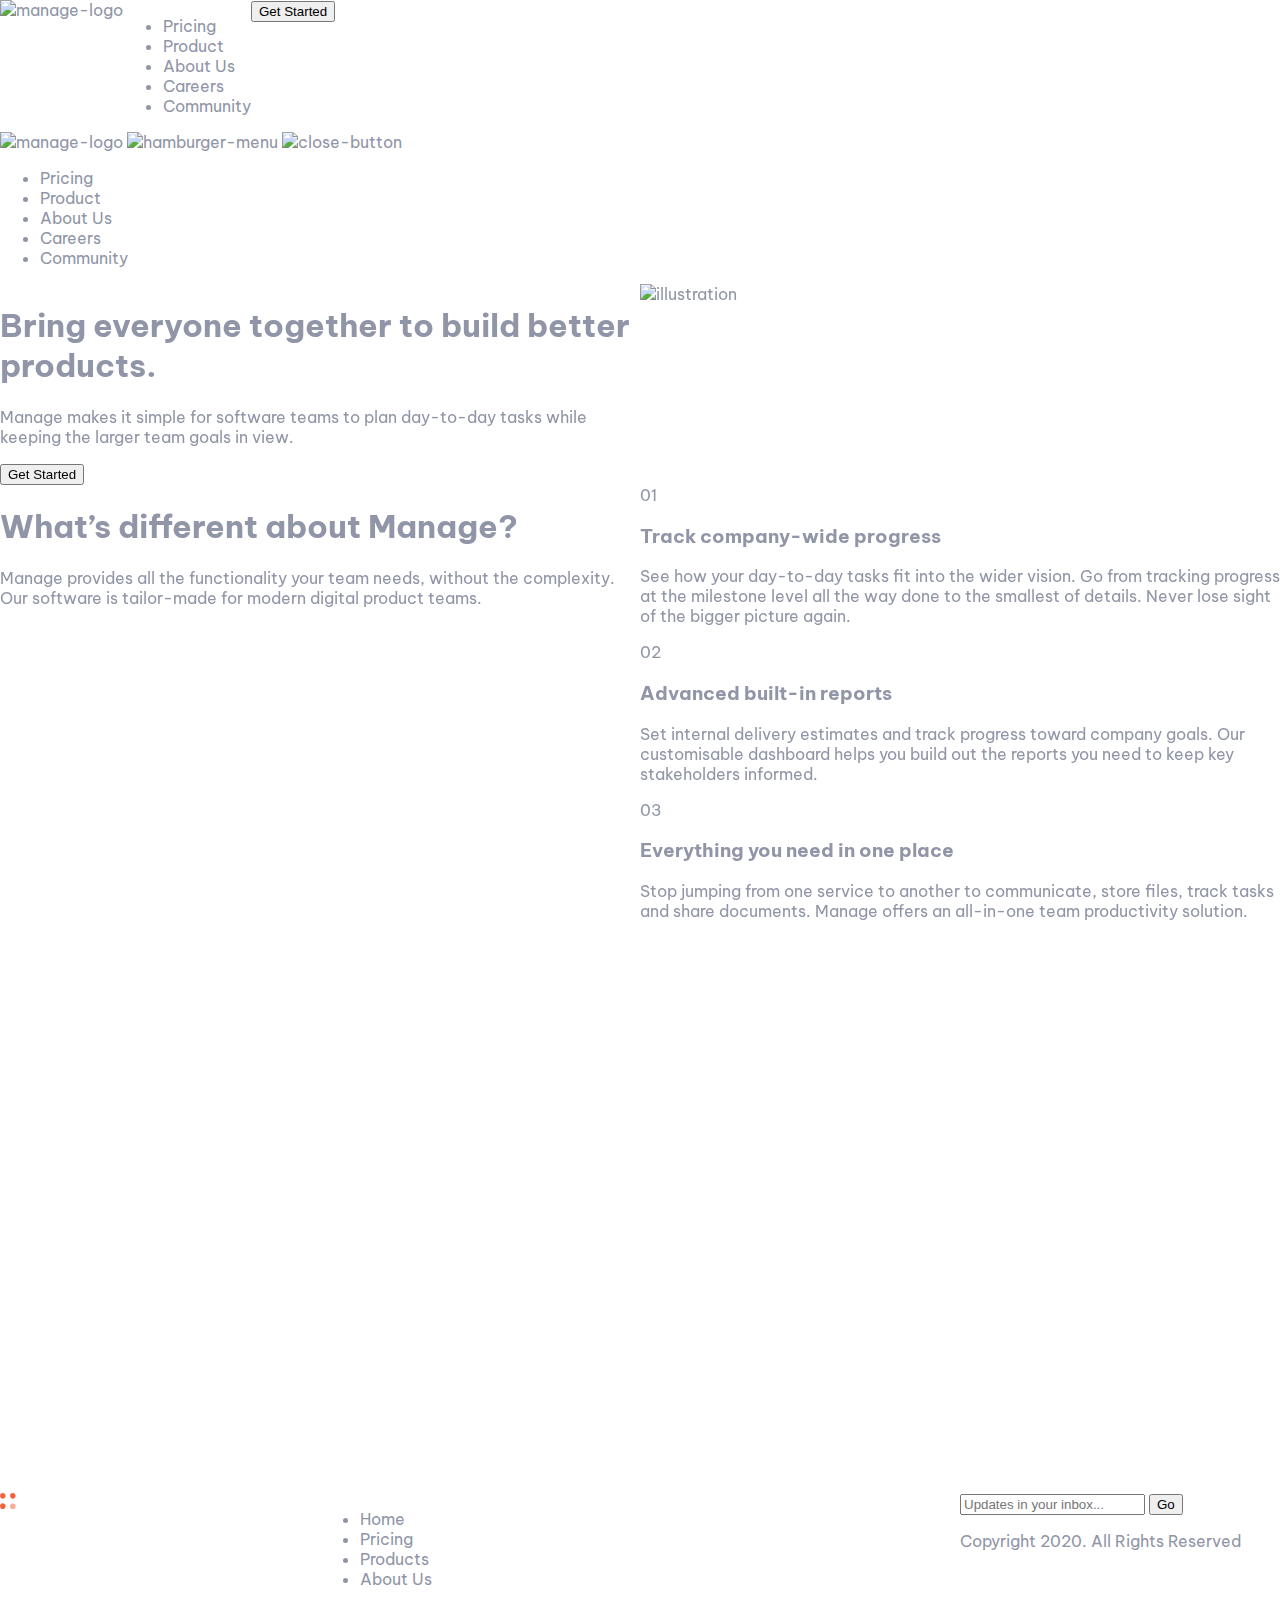
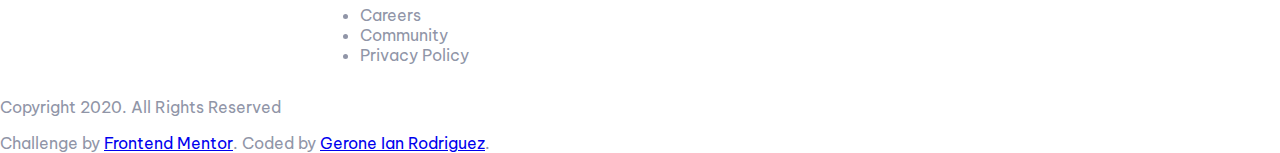
==== index.html @ ffa2cbb4 "change portolio url" ====
<!DOCTYPE html>
<html lang="en">
<head>
  <meta charset="UTF-8">
  <meta name="viewport" content="width=device-width, initial-scale=1.0"> <!-- displays site properly based on user's device -->
  <link href="https://fonts.googleapis.com/css2?family=Be+Vietnam:wght@400;500;700&display=swap" rel="stylesheet">
  <link rel="icon" type="image/png" sizes="32x32" href="./images/favicon-32x32.png">
  <link rel="stylesheet" href="./stylesheets/main.css">
  <link rel="stylesheet" href="./stylesheets/header.css">
  <link rel="stylesheet" href="./stylesheets/banner.css">
  <link rel="stylesheet" href="./stylesheets/whyus.css">
  <link rel="stylesheet" href="https://unpkg.com/aos@next/dist/aos.css" />
  <link rel="stylesheet" href="./OwlCarousel/dist/assets/owl.carousel.min.css">
  <link rel="stylesheet" href="./OwlCarousel/dist/assets/owl.theme.green.min.css">
  <link rel="stylesheet" href="./stylesheets/slider.css">
  <link rel="stylesheet" href="./stylesheets/simplify.css">
  <link rel="stylesheet" href="./stylesheets/footer.css">
  
  <title>Manage</title>

</head>
<body>
  <div class="main-container">

    <!-- HEADER -->
    <div class="header">
      <div class="row content-row">
        <div id="header-left">
          <img src="./images/logo.svg" alt="manage-logo">
        </div>

        <div id="header-center">
          <ul>
            <li>Pricing</li>
            <li>Product</li>
            <li>About Us</li>
            <li>Careers</li>
            <li>Community</li>
          </ul>
        </div>

        <div id="header-right">
          <button class="button">Get Started</button>
        </div>
      </div>
    </div>
  

    <!-- HEADER MOBILE -->
    <div class="header-mobile">
      <div class="header-wrapper">
        <img src="./images/logo.svg" alt="manage-logo">
        <a onclick="toggle()"><img id="hamburger" src="./images/icon-hamburger.svg" alt="hamburger-menu"></a>
        <a onclick="toggle()"><img id="close" src="./images/icon-close.svg" alt="close-button"></a>
      </div>
      <div id="header-menu">
        <div id="header-content">
          <ul>
            <li>Pricing</li>
            <li>Product</li>
            <li>About Us</li>
            <li>Careers</li>
            <li>Community</li>
          </ul>
        </div>
      </div>

      </div>
    
  

  <!-- BANNER -->
  <div class="banner">
    <div class="row content-row">    
        <div class="col-6 banner1">
          <div class="banner-left" data-aos="fade-right">
            <h1>Bring everyone together to build better products.</h1>
            <p>Manage makes it simple for software teams to plan day-to-day tasks while keeping the larger team goals in view.</p>
            <button class="button">Get Started</button>
          </div>
        </div>

        <div class="col-6 banner2" data-aos="fade-left">
          <div class="banner-right">
            <img  class="img-fluid" src="./images/illustration-intro.svg" alt="illustration">
          </div>
      </div>
    </div>
  </div>
  <!-- WHYUS -->
  <div class="whyus">
    <div class="row content-row">
      <div class="col-6">
        <div class="whyus-left" data-aos="fade-right">
          <h1>What’s different about Manage?</h1>
          <div class="whyus-p-container">
            <p>Manage provides all the functionality your team needs, without 
              the complexity. Our software is tailor-made for modern digital 
              product teams. </p>
          </div>
        </div>
      </div>
      <div class="col-6">
        <div class="whyus-right" data-aos="fade-left">
          <div class="whyus-right-content-wrapper">
            <div class="whyus-title-wrapper">
              <span class="number">01</span> <h3>Track company-wide progress</h3>
            </div>
            
            <p>See how your day-to-day tasks fit into the wider vision. Go from 
                tracking progress at the milestone level all the way done to the 
                smallest of details. Never lose sight of the bigger picture again.</p>
          </div>

          <div class="whyus-right-content-wrapper">
            <div class="whyus-title-wrapper">
              <span class="number">02</span> <h3>Advanced built-in reports</h3>
            </div>
            <p>Set internal delivery estimates and track progress toward company 
              goals. Our customisable dashboard helps you build out the reports 
              you need to keep key stakeholders informed.</p>
          </div>

          <div class="whyus-right-content-wrapper">
            <div class="whyus-title-wrapper">
              <span class="number">03</span> <h3>Everything you need in one place</h3>
            </div>
            <p>Stop jumping from one service to another to communicate, store files, 
              track tasks and share documents. Manage offers an all-in-one team 
              productivity solution.</p>
          </div>

          

            
        </div>
      </div>
    </div>
  </div>


  <!-- TESTIMONIALS -->
<section class="testimonials" data-aos="zoom-in">
	<div class="container">

      <div class="row content-row">
        <div class="col-12 what">
          <h1 id="test-h1">What they've said</h1>
        </div>
        <div class="col-12">
          <div id="customers-testimonials" class="owl-carousel">

            <!--TESTIMONIAL 1 -->
            <div class="item">
              <div class="shadow-effect">
                <img src="./images/avatar-anisha.png" alt="avatar-anisha">
                <div class="testimonial-name">Anisha Li</div>
                <p>“Manage has supercharged our team’s workflow. The ability to maintain 
                  visibility on larger milestones at all times keeps everyone motivated.”</p>
              </div>
              
            </div>
            <!--END OF TESTIMONIAL 1 -->
            <!--TESTIMONIAL 2 -->
            <div class="item">
              <div class="shadow-effect">
                <img src="./images/avatar-ali.png" alt="avatar-ali">
                <div class="testimonial-name">Ali Bravo</div>

                <p>“We have been able to cancel so many other subscriptions since using 
                  Manage. There is no more cross-channel confusion and everyone is much 
                  more focused.”</p>
              </div>
                          </div>
            <!--END OF TESTIMONIAL 2 -->
            <!--TESTIMONIAL 3 -->
            <div class="item">
              <div class="shadow-effect">
                <img src="./images/avatar-richard.png" alt="avatar-richard">
                <div class="testimonial-name">Richard Watts</div>
                <p>“Manage allows us to provide structure and process. It keeps us organized 
                  and focused. I can’t stop recommending them to everyone I talk to!”</p>
              </div>
              
            </div>
            <!--END OF TESTIMONIAL 3 -->
            <!--TESTIMONIAL 4 -->
            <div class="item">
              <div class="shadow-effect">
                <img src="./images/avatar-shanai.png" alt="">
                <div class="testimonial-name">Shanai Gough</div>
                <p>“Their software allows us to track, manage and collaborate on our projects 
                  from anywhere. It keeps the whole team in-sync without being intrusive.”</p>
              </div>
              
            </div>
            <!--END OF TESTIMONIAL 4 -->
          </div>
          <button class="button what-btn">Get Started</button>
        </div>
      </div>
      </div>
    </section>
    <!-- END OF TESTIMONIALS -->


    <!-- Simplify -->
  
    <div class="simplify">
      <div class="row content-row">
        <div class="col-6">
          <div class="simplify-left" data-aos="zoom-in">
            <h1>Simplify how your team works today.</h1>
          </div>
        </div>

        <div class="col-6">
          <div class="simplify-right" data-aos="zoom-in">
            <button class="button-inverse simp-btn">Get Started</button>
          </div>
        </div>
      </div>
    </div>

    <!-- footer -->
    <div class="footer">
      <div class="row content-row">
        <div class="col-3 footer1">
          <div class="col-12 footer-logo1">
            <div class="footer-logo-wrapper">
            	<svg xmlns="http://www.w3.org/2000/svg" width="146" height="24"><g fill="none" fill-rule="evenodd"><path fill="#fff" fill-rule="nonzero" d="M40.014 16.809V8.553c0-1.577.366-2.82 1.098-3.73.733-.91 1.65-1.365 2.75-1.365 2.158 0 3.237 1.577 3.237 4.731v8.62h3.782v-9.58c0-2.415-.5-4.22-1.503-5.417C48.376.615 46.945.017 45.084.017c-1.222 0-2.34.234-3.352.703a6.833 6.833 0 00-2.56 2.043h-.066C38.126.932 36.486.017 34.184.017c-.969 0-1.902.217-2.799.653a6.976 6.976 0 00-2.353 1.878h-.05V.265H25.2v16.527h3.782V8.553c0-1.577.372-2.82 1.115-3.73.743-.91 1.693-1.365 2.849-1.365 2.19 0 3.286 1.577 3.286 4.731v8.62h3.782zm21.101.248c2.246 0 3.997-.827 5.252-2.482h.05v2.217h3.616V.265h-3.782V2.25h-.066C64.93.761 63.23.017 61.082.017a7.76 7.76 0 00-5.681 2.415c-.705.75-1.26 1.66-1.668 2.73a9.589 9.589 0 00-.611 3.44c0 1.258.203 2.416.61 3.475.408 1.059.964 1.952 1.669 2.68a7.348 7.348 0 002.535 1.696 8.325 8.325 0 003.18.604zm.595-3.441c-1.399 0-2.538-.466-3.419-1.398-.88-.932-1.321-2.132-1.321-3.599 0-1.555.454-2.804 1.362-3.747.909-.943 2.04-1.414 3.394-1.414 1.343 0 2.458.493 3.345 1.48.886.988 1.33 2.215 1.33 3.681 0 1.467-.455 2.667-1.363 3.599-.909.932-2.018 1.398-3.328 1.398zm27.112 3.193V7.064c0-2.393-.536-4.166-1.61-5.319C86.14.593 84.655.017 82.762.017a7.373 7.373 0 00-3.056.645 6.958 6.958 0 00-2.477 1.87h-.05V.264h-3.782v16.527h3.782V8.487c0-1.588.388-2.823 1.164-3.706.777-.882 1.814-1.323 3.113-1.323.595 0 1.104.077 1.528.231.424.155.796.406 1.115.753.32.348.556.819.71 1.415.154.595.231 1.323.231 2.183v8.769h3.782zm10.218.248c2.246 0 3.996-.827 5.252-2.482h.05v2.217h3.616V.265h-3.782V2.25h-.066C102.855.761 101.154.017 99.007.017a7.76 7.76 0 00-5.682 2.415c-.704.75-1.26 1.66-1.668 2.73a9.589 9.589 0 00-.61 3.44c0 1.258.203 2.416.61 3.475.408 1.059.964 1.952 1.668 2.68a7.348 7.348 0 002.536 1.696 8.325 8.325 0 003.179.604zm.594-3.441c-1.398 0-2.538-.466-3.418-1.398-.881-.932-1.322-2.132-1.322-3.599 0-1.555.455-2.804 1.363-3.747.908-.943 2.04-1.414 3.394-1.414 1.343 0 2.458.493 3.344 1.48.886.988 1.33 2.215 1.33 3.681 0 1.467-.455 2.667-1.363 3.599-.908.932-2.018 1.398-3.328 1.398zm19.07 10.125c1.2 0 2.274-.14 3.22-.422.947-.281 1.743-.673 2.387-1.175a6.385 6.385 0 001.602-1.844 8.14 8.14 0 00.916-2.383c.188-.86.281-1.803.281-2.829V.265h-3.782v1.737h-.066a7.059 7.059 0 00-2.353-1.49A7.62 7.62 0 00118.142 0c-1.508 0-2.862.358-4.062 1.075-1.2.717-2.134 1.713-2.8 2.987-.666 1.273-.999 2.705-.999 4.293 0 1.61.35 3.038 1.049 4.285.699 1.246 1.66 2.203 2.882 2.87 1.222.667 2.598 1.001 4.129 1.001 2.047 0 3.716-.673 5.004-2.018h.066v1.753c0 1.17-.43 2.14-1.288 2.912-.86.772-2.07 1.158-3.634 1.158-1.068 0-2.006-.132-2.816-.397-.809-.265-1.742-.678-2.799-1.24l-.892 3.341c.925.552 1.966.976 3.122 1.274 1.156.298 2.356.447 3.6.447zm.132-10.72c-1.365 0-2.491-.434-3.377-1.3-.887-.865-1.33-2.026-1.33-3.482 0-1.4.435-2.542 1.305-3.425.87-.882 2.004-1.323 3.402-1.323 1.332 0 2.442.435 3.328 1.307.886.871 1.33 2.002 1.33 3.391 0 1.401-.433 2.556-1.297 3.466-.864.91-1.985 1.365-3.361 1.365zm19.086 4.036c1.542 0 2.899-.281 4.071-.844 1.173-.562 2.133-1.323 2.882-2.283l-2.642-2.266c-1.035 1.301-2.406 1.952-4.113 1.952-1.21 0-2.237-.337-3.08-1.01-.842-.672-1.384-1.593-1.627-2.762h12.024c.066-.397.099-.9.099-1.506 0-1.599-.325-3.027-.975-4.285a7.198 7.198 0 00-2.807-2.961c-1.222-.717-2.632-1.075-4.228-1.075a8.191 8.191 0 00-3.188.62c-.99.414-1.844.99-2.56 1.729-.715.739-1.277 1.638-1.684 2.696-.407 1.06-.611 2.212-.611 3.458 0 1.688.369 3.185 1.106 4.492.738 1.307 1.746 2.308 3.023 3.003 1.277.695 2.714 1.042 4.31 1.042zm3.815-10.274h-8.257c.264-1.059.776-1.878 1.535-2.457.76-.579 1.663-.868 2.709-.868 1.057 0 1.93.298 2.618.893.688.596 1.153 1.406 1.395 2.432z"/><g fill="#F3603C"><path d="M2.786 10.286c1.538 0 2.785 1.279 2.785 2.857C5.571 14.72 4.324 16 2.786 16 1.247 16 0 14.72 0 13.143c0-1.578 1.247-2.857 2.786-2.857zM2.786 0C4.324 0 5.57 1.28 5.57 2.857c0 1.578-1.247 2.857-2.785 2.857C1.247 5.714 0 4.435 0 2.857 0 1.28 1.247 0 2.786 0zm10.028 0C14.353 0 15.6 1.28 15.6 2.857c0 1.578-1.247 2.857-2.786 2.857-1.538 0-2.785-1.279-2.785-2.857C10.029 1.28 11.276 0 12.814 0z"/><ellipse cx="12.814" cy="13.257" opacity=".5" rx="2.786" ry="2.857"/></g></g></svg>
            </div>
            </div>
          <div class="col-12 footer-logo2">
            <div class="footer-icons-wrapper">
              <svg xmlns="http://www.w3.org/2000/svg" width="20" height="20"><path fill="#FFF" d="M18.896 0H1.104C.494 0 0 .494 0 1.104v17.793C0 19.506.494 20 1.104 20h9.58v-7.745H8.076V9.237h2.606V7.01c0-2.583 1.578-3.99 3.883-3.99 1.104 0 2.052.082 2.329.119v2.7h-1.598c-1.254 0-1.496.597-1.496 1.47v1.928h2.989l-.39 3.018h-2.6V20h5.098c.608 0 1.102-.494 1.102-1.104V1.104C20 .494 19.506 0 18.896 0z"/></svg>
              <svg xmlns="http://www.w3.org/2000/svg" width="21" height="20"><path fill="#FFF" d="M10.333 0c-5.522 0-10 4.478-10 10 0 5.523 4.478 10 10 10 5.523 0 10-4.477 10-10 0-5.522-4.477-10-10-10zm3.701 14.077c-1.752.12-5.653.12-7.402 0C4.735 13.947 4.514 13.018 4.5 10c.014-3.024.237-3.947 2.132-4.077 1.749-.12 5.651-.12 7.402 0 1.898.13 2.118 1.059 2.133 4.077-.015 3.024-.238 3.947-2.133 4.077zM8.667 8.048l4.097 1.949-4.097 1.955V8.048z"/></svg>
              <svg xmlns="http://www.w3.org/2000/svg" width="21" height="18"><path fill="#FFF" d="M20.667 2.797a8.192 8.192 0 01-2.357.646 4.11 4.11 0 001.804-2.27 8.22 8.22 0 01-2.606.996A4.096 4.096 0 0014.513.873c-2.649 0-4.595 2.472-3.997 5.038a11.648 11.648 0 01-8.457-4.287 4.109 4.109 0 001.27 5.478A4.086 4.086 0 011.47 6.59c-.045 1.901 1.317 3.68 3.29 4.075a4.113 4.113 0 01-1.853.07 4.106 4.106 0 003.834 2.85 8.25 8.25 0 01-6.075 1.7 11.616 11.616 0 006.29 1.843c7.618 0 11.922-6.434 11.662-12.205a8.354 8.354 0 002.048-2.124z"/></svg>
              <svg xmlns="http://www.w3.org/2000/svg" width="20" height="20"><path fill="#FFF" d="M10 0C4.478 0 0 4.477 0 10c0 4.237 2.636 7.855 6.356 9.312-.088-.791-.167-2.005.035-2.868.182-.78 1.172-4.97 1.172-4.97s-.299-.6-.299-1.486c0-1.39.806-2.428 1.81-2.428.852 0 1.264.64 1.264 1.408 0 .858-.545 2.14-.828 3.33-.236.995.5 1.807 1.48 1.807 1.778 0 3.144-1.874 3.144-4.58 0-2.393-1.72-4.068-4.177-4.068-2.845 0-4.515 2.135-4.515 4.34 0 .859.331 1.781.745 2.281a.3.3 0 01.069.288l-.278 1.133c-.044.183-.145.223-.335.134-1.249-.581-2.03-2.407-2.03-3.874 0-3.154 2.292-6.052 6.608-6.052 3.469 0 6.165 2.473 6.165 5.776 0 3.447-2.173 6.22-5.19 6.22-1.013 0-1.965-.525-2.291-1.148l-.623 2.378c-.226.869-.835 1.958-1.244 2.621.937.29 1.931.446 2.962.446 5.522 0 10-4.477 10-10S15.522 0 10 0z"/></svg>
              <svg xmlns="http://www.w3.org/2000/svg" width="21" height="20"><path fill="#FFF" d="M10.333 1.802c2.67 0 2.987.01 4.042.059 2.71.123 3.976 1.409 4.1 4.099.048 1.054.057 1.37.057 4.04 0 2.672-.01 2.988-.058 4.042-.124 2.687-1.386 3.975-4.099 4.099-1.055.048-1.37.058-4.042.058-2.67 0-2.986-.01-4.04-.058-2.717-.124-3.976-1.416-4.1-4.1-.048-1.054-.058-1.37-.058-4.041 0-2.67.01-2.986.058-4.04.124-2.69 1.387-3.977 4.1-4.1 1.054-.048 1.37-.058 4.04-.058zm0-1.802C7.618 0 7.278.012 6.211.06 2.579.227.56 2.242.394 5.877.345 6.944.334 7.284.334 10s.011 3.057.06 4.123c.166 3.632 2.181 5.65 5.816 5.817 1.068.048 1.408.06 4.123.06 2.716 0 3.057-.012 4.124-.06 3.628-.167 5.651-2.182 5.816-5.817.049-1.066.06-1.407.06-4.123s-.011-3.056-.06-4.122C20.11 2.249 18.093.228 14.458.06 13.39.01 13.049 0 10.333 0zm0 4.865a5.135 5.135 0 100 10.27 5.135 5.135 0 000-10.27zm0 8.468a3.333 3.333 0 110-6.666 3.333 3.333 0 010 6.666zm5.339-9.87a1.2 1.2 0 10-.001 2.4 1.2 1.2 0 000-2.4z"/></svg>
            </div>
          </div>
        </div>

        <div class="col-6 footer2">
          <div class="mid-footer-wrapper">
            <div class="footer-ul1">
              <ul>
                <li>Home</li>
                <li>Pricing</li>
                <li>Products</li>
                <li>About Us</li>
              </ul>
            </div>

            <div class="footer-ul2">
              <ul>
                <li>Careers</li>
                <li>Community</li>
                <li>Privacy Policy</li>
              </ul>
            </div>
          </div>
        </div>

        <div class="col-3 footer3">
          <div class="right-footer-wrapper">
            
              <input type="text" placeholder="Updates in your inbox..." name="search">
              <button class="button">Go</button>
            

              <p>Copyright 2020. All Rights Reserved</p>
          
          </div>
        </div>
      </div>
      <p id="copyright">Copyright 2020. All Rights Reserved</p>
    </div>
    <div class="attribution">
      Challenge by <a href="https://www.frontendmentor.io?ref=challenge" target="_blank">Frontend Mentor</a>. 
      Coded by <a href="https://geroneianrodriguez.com/">Gerone Ian Rodriguez</a>.
    </div>

  </div>
  





  <script>
    function toggle() { 
      var close = document.getElementById("close");
  
      if(close.style.display == "none"){
        document.getElementById("hamburger").style.display = "none";
        document.getElementById("close").style.display = "block";
        document.getElementById("header-menu").style.display = "block";
      } else {
        document.getElementById("hamburger").style.display = "block";
        document.getElementById("close").style.display = "none";
        document.getElementById("header-menu").style.display = "none";
      }
      // document.body.style.backgroundColor = "red";
    }
  
  </script>


<script src="https://unpkg.com/aos@next/dist/aos.js"></script>
<script>
  AOS.init({
    duration: 1200,
  });
</script>




<script src="https://ajax.googleapis.com/ajax/libs/jquery/3.5.1/jquery.min.js"></script>
<script src="./OwlCarousel/dist/owl.carousel.min.js"></script>
<script src="./js/slider.js"></script>

</body>
</html>
---- stylesheets/main.css ----
/* configs */

* {
    box-sizing: border-box;
  }

.row {  
    display: flex;
    flex-wrap: wrap;
}
  
.row::after {
    content: "";
    clear: both;
    display: table;
  }
  
[class*="col-"] {
    float: left;
  }


.col-1 {width: 8.33%;}
.col-2 {width: 16.66%;}
.col-3 {width: 25%;}
.col-4 {width: 33.33%;}
.col-5 {width: 41.66%;}
.col-6 {width: 50%;}
.col-7 {width: 58.33%;}
.col-8 {width: 66.66%;}
.col-9 {width: 75%;}
.col-10 {width: 83.33%;}
.col-11 {width: 91.66%;}
.col-12 {width: 100%;}

.content-row{
    max-width: 1440px;
    margin-left: auto;
    margin-right: auto;
  }



@media screen and (max-width: 990px) {
  .row {
    flex-direction: column;
  }

  [class*="col-"] {
    width: 100%
  }

}

/* MAIN */

body {
    font-family: 'Be Vietnam', sans-serif;
    font-size: 16px;
    background-color: #fff;
    margin: 0;
    padding: 0;
    overflow: hidden;
}

.main-container {
 
    background-image: url(../images/bg-tablet-pattern.svg), url(../images/bg-tablet-pattern.svg);
    background-repeat: no-repeat, no-repeat;
    background-position:left 65vw top -19vh, left -25vw top 120vh;
    color: hsl(227, 12%, 61%);
}

.img-fluid {
  width: 100%;
  height: auto;
}


@media screen and (max-width: 990px) {
  .main-container {
    background-position:left 10vw top -12vh, right -50vw top 70vh;
    background-size: 125% auto, 85% auto;
  }
}
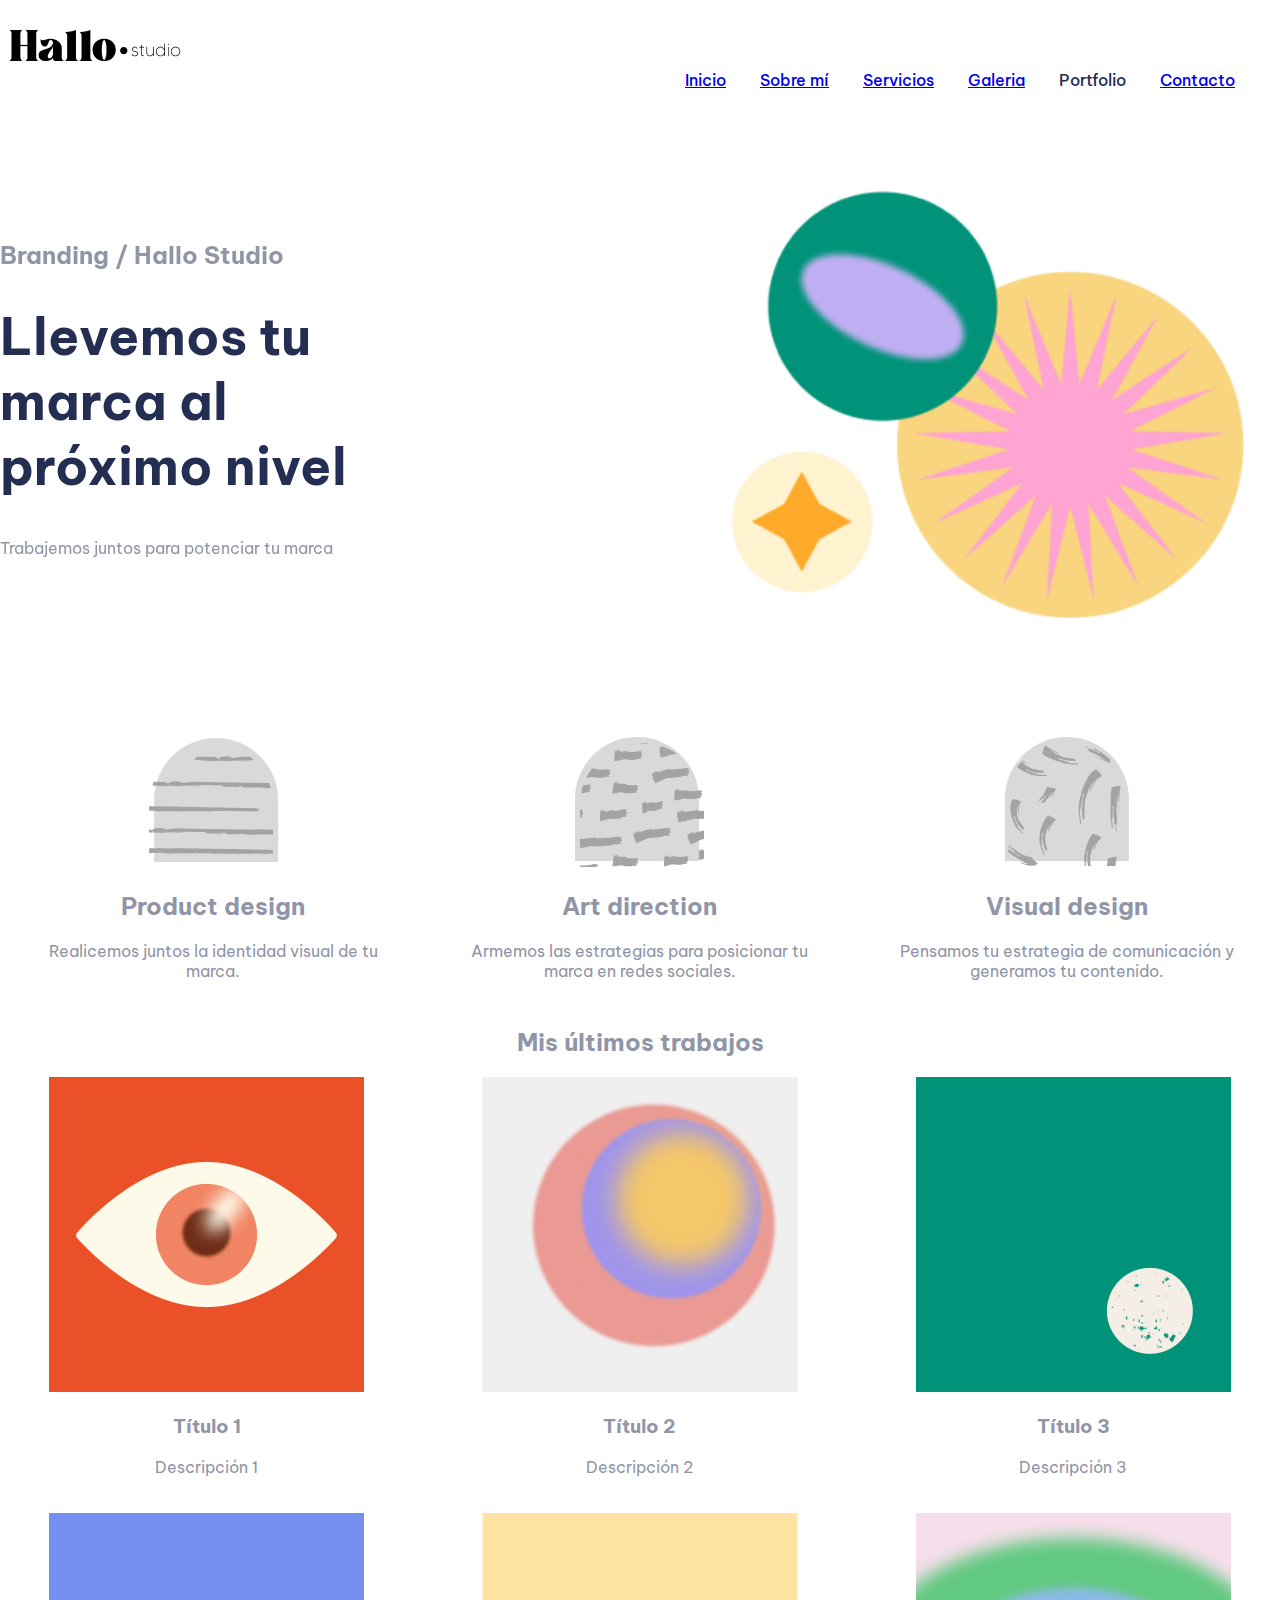
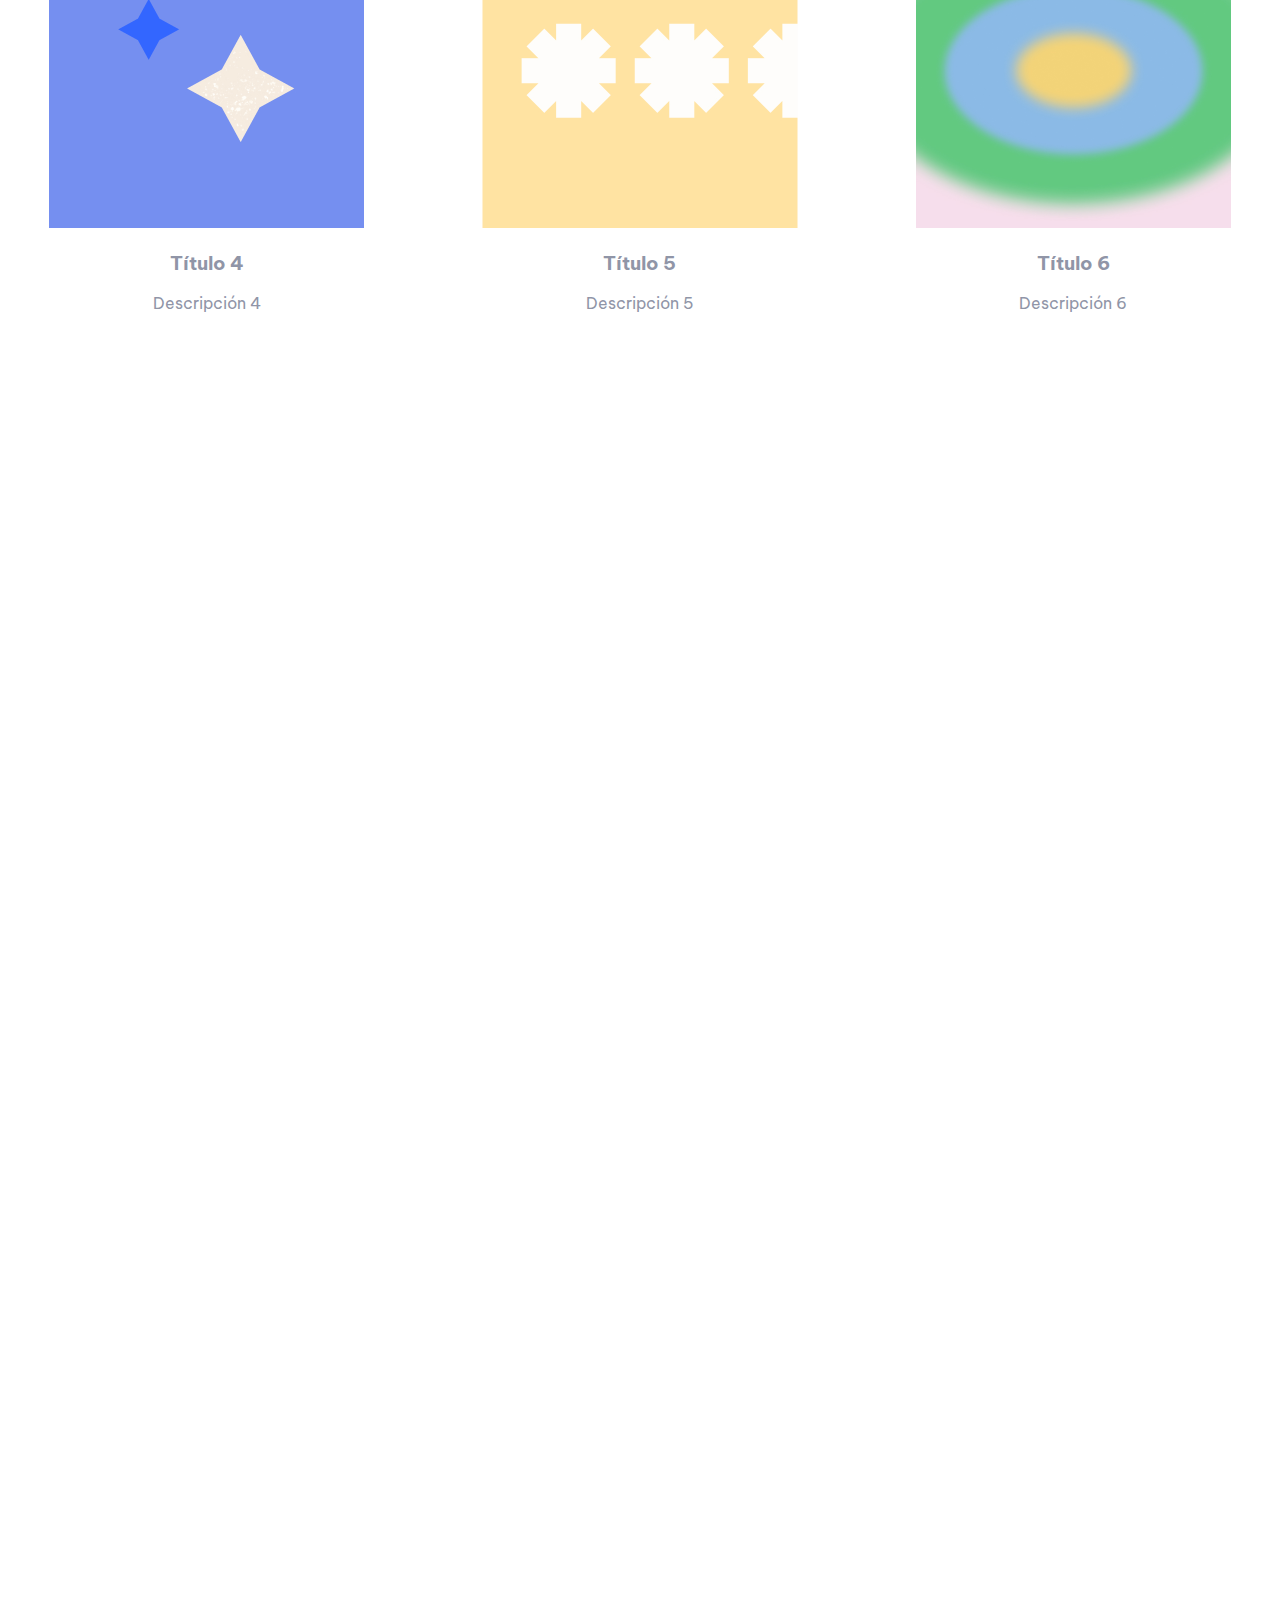
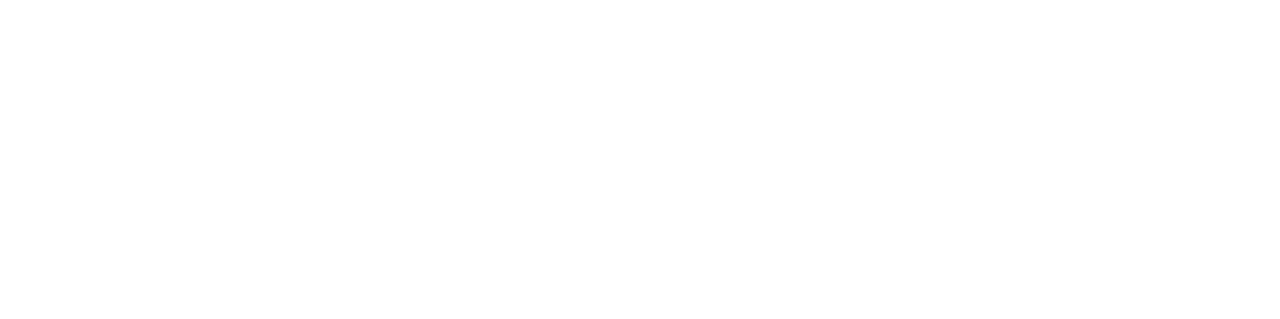
==== commit 501b154d: "first commit" ====
--- a/index.html
+++ b/index.html
@@ -4,19 +4,17 @@
   <meta charset="UTF-8">
   <meta name="viewport" content="width=device-width, initial-scale=1.0"> <!-- displays site properly based on user's device -->
   <link href="https://fonts.googleapis.com/css2?family=Be+Vietnam:wght@400;500;700&display=swap" rel="stylesheet">
-  <link rel="icon" type="image/png" sizes="32x32" href="./images/favicon-32x32.png">
+  <link rel="icon" type="image/png" sizes="32x32" href="./images/logo.png">
   <link rel="stylesheet" href="./stylesheets/main.css">
   <link rel="stylesheet" href="./stylesheets/header.css">
   <link rel="stylesheet" href="./stylesheets/banner.css">
-  <link rel="stylesheet" href="./stylesheets/whyus.css">
   <link rel="stylesheet" href="https://unpkg.com/aos@next/dist/aos.css" />
   <link rel="stylesheet" href="./OwlCarousel/dist/assets/owl.carousel.min.css">
   <link rel="stylesheet" href="./OwlCarousel/dist/assets/owl.theme.green.min.css">
   <link rel="stylesheet" href="./stylesheets/slider.css">
   <link rel="stylesheet" href="./stylesheets/simplify.css">
-  <link rel="stylesheet" href="./stylesheets/footer.css">
-  
-  <title>Manage</title>
+  
+  <title>Hallo Studio</title>
 
 </head>
 <body>
@@ -26,21 +24,18 @@
     <div class="header">
       <div class="row content-row">
         <div id="header-left">
-          <img src="./images/logo.svg" alt="manage-logo">
+          <img src="./images/logo.png" alt="manage-logo">
         </div>
 
         <div id="header-center">
           <ul>
-            <li>Pricing</li>
-            <li>Product</li>
-            <li>About Us</li>
-            <li>Careers</li>
-            <li>Community</li>
+            <li><a href="index.html">Inicio</a></li>
+            <li><a href="sobremi.html">Sobre mí</a></li>
+            <li><a href="#servicios">Servicios</a></li>
+            <li><a href="#mis-trabajos">Galeria</a></li>
+            <li>Portfolio</li>
+            <li><a href="#contacto">Contacto</a></li>
           </ul>
-        </div>
-
-        <div id="header-right">
-          <button class="button">Get Started</button>
         </div>
       </div>
     </div>
@@ -49,18 +44,19 @@
     <!-- HEADER MOBILE -->
     <div class="header-mobile">
       <div class="header-wrapper">
-        <img src="./images/logo.svg" alt="manage-logo">
+        <img src="./images/logo.png" alt="manage-logo">
         <a onclick="toggle()"><img id="hamburger" src="./images/icon-hamburger.svg" alt="hamburger-menu"></a>
         <a onclick="toggle()"><img id="close" src="./images/icon-close.svg" alt="close-button"></a>
       </div>
       <div id="header-menu">
         <div id="header-content">
           <ul>
-            <li>Pricing</li>
-            <li>Product</li>
-            <li>About Us</li>
-            <li>Careers</li>
-            <li>Community</li>
+            <li><a href="index.html">Inicio</a></li>
+            <li><a href="sobremi.html">Sobre mí</a></li>
+            <li><a href="#servicios">Servicio</a></li>
+            <li><a href="#mis-trabajos">Galeria</a></li>
+            <li>Portfolio</li>
+            <li><a href="#contacto">Contacto</a></li>
           </ul>
         </div>
       </div>
@@ -71,72 +67,79 @@
 
   <!-- BANNER -->
   <div class="banner">
+
     <div class="row content-row">    
         <div class="col-6 banner1">
           <div class="banner-left" data-aos="fade-right">
-            <h1>Bring everyone together to build better products.</h1>
-            <p>Manage makes it simple for software teams to plan day-to-day tasks while keeping the larger team goals in view.</p>
-            <button class="button">Get Started</button>
+            <h2>Branding / Hallo Studio</h2>
+            <h1>Llevemos tu marca al próximo nivel</h1>
+            <p>Trabajemos juntos para potenciar tu marca</p>
           </div>
         </div>
 
         <div class="col-6 banner2" data-aos="fade-left">
           <div class="banner-right">
-            <img  class="img-fluid" src="./images/illustration-intro.svg" alt="illustration">
+            <img  class="img-fluid" src="./images/banner hallo derecha.png" alt="illustration">
           </div>
       </div>
     </div>
   </div>
-  <!-- WHYUS -->
-  <div class="whyus">
-    <div class="row content-row">
-      <div class="col-6">
-        <div class="whyus-left" data-aos="fade-right">
-          <h1>What’s different about Manage?</h1>
-          <div class="whyus-p-container">
-            <p>Manage provides all the functionality your team needs, without 
-              the complexity. Our software is tailor-made for modern digital 
-              product teams. </p>
-          </div>
-        </div>
-      </div>
-      <div class="col-6">
-        <div class="whyus-right" data-aos="fade-left">
-          <div class="whyus-right-content-wrapper">
-            <div class="whyus-title-wrapper">
-              <span class="number">01</span> <h3>Track company-wide progress</h3>
-            </div>
-            
-            <p>See how your day-to-day tasks fit into the wider vision. Go from 
-                tracking progress at the milestone level all the way done to the 
-                smallest of details. Never lose sight of the bigger picture again.</p>
-          </div>
-
-          <div class="whyus-right-content-wrapper">
-            <div class="whyus-title-wrapper">
-              <span class="number">02</span> <h3>Advanced built-in reports</h3>
-            </div>
-            <p>Set internal delivery estimates and track progress toward company 
-              goals. Our customisable dashboard helps you build out the reports 
-              you need to keep key stakeholders informed.</p>
-          </div>
-
-          <div class="whyus-right-content-wrapper">
-            <div class="whyus-title-wrapper">
-              <span class="number">03</span> <h3>Everything you need in one place</h3>
-            </div>
-            <p>Stop jumping from one service to another to communicate, store files, 
-              track tasks and share documents. Manage offers an all-in-one team 
-              productivity solution.</p>
-          </div>
-
-          
-
-            
-        </div>
-      </div>
-    </div>
+ 
+  <div class="section-container" id="servicios">
+    <div class="section">
+        <img src="./images/skill 1.png" alt="Imagen 1">
+        <h2>Product design</h2>
+        <p>Realicemos juntos la identidad visual de tu marca.</p>
+    </div>
+    <div class="section">
+        <img src="./images/skill 2.png" alt="Imagen 2">
+        <h2>Art direction</h2>
+        <p>Armemos las estrategias para posicionar tu marca en redes sociales.</p>
+    </div>
+    <div class="section">
+        <img src="./images/skill 3.png" alt="Imagen 3">
+        <h2>Visual design</h2>
+        <p>Pensamos tu estrategia de comunicación y generamos tu contenido.</p>
+    </div>
+</div>
+
+<div class="work-section" id="mis-trabajos">
+  <h2>Mis últimos trabajos</h2>
+
+  <div class="grid-container">
+      <div class="grid-item">
+          <img src="./images/trabajo 1.png" alt="Imagen 1">
+          <h3>Título 1</h3>
+          <p>Descripción 1</p>
+      </div>
+      <div class="grid-item">
+          <img src="./images/trabajo 2.png" alt="Imagen 2">
+          <h3>Título 2</h3>
+          <p>Descripción 2</p>
+      </div>
+      <div class="grid-item">
+          <img src="./images/trabajo 3.png" alt="Imagen 3">
+          <h3>Título 3</h3>
+          <p>Descripción 3</p>
+      </div>
+      <div class="grid-item">
+          <img src="./images/trabajo 4.png" alt="Imagen 4">
+          <h3>Título 4</h3>
+          <p>Descripción 4</p>
+      </div>
+      <div class="grid-item">
+          <img src="./images/trabajo 5.png" alt="Imagen 5">
+          <h3>Título 5</h3>
+          <p>Descripción 5</p>
+      </div>
+      <div class="grid-item">
+          <img src="./images/trabajo 6.png" alt="Imagen 6">
+          <h3>Título 6</h3>
+          <p>Descripción 6</p>
+      </div>
   </div>
+</div>
+
 
 
   <!-- TESTIMONIALS -->
@@ -145,7 +148,7 @@
 
       <div class="row content-row">
         <div class="col-12 what">
-          <h1 id="test-h1">What they've said</h1>
+          <h1 id="test-h1">Clientes</h1>
         </div>
         <div class="col-12">
           <div id="customers-testimonials" class="owl-carousel">
@@ -155,8 +158,7 @@
               <div class="shadow-effect">
                 <img src="./images/avatar-anisha.png" alt="avatar-anisha">
                 <div class="testimonial-name">Anisha Li</div>
-                <p>“Manage has supercharged our team’s workflow. The ability to maintain 
-                  visibility on larger milestones at all times keeps everyone motivated.”</p>
+                <p>"Lorem, ipsum dolor sit amet consectetur adipisicing elit. Sed corrupti recusandae dolorum voluptates eius impedit delectus deleniti maxime dolores debitis dolore qui quia, minima porro velit autem eveniet unde consequuntur."</p>
               </div>
               
             </div>
@@ -165,11 +167,9 @@
             <div class="item">
               <div class="shadow-effect">
                 <img src="./images/avatar-ali.png" alt="avatar-ali">
-                <div class="testimonial-name">Ali Bravo</div>
-
-                <p>“We have been able to cancel so many other subscriptions since using 
-                  Manage. There is no more cross-channel confusion and everyone is much 
-                  more focused.”</p>
+                <div class="testimonial-name">Ali Votabien</div>
+
+                <p>"Lorem ipsum dolor sit amet consectetur adipisicing elit. Reprehenderit quibusdam enim laborum ad cum, reiciendis odit blanditiis dolorem vero porro eius distinctio dicta quo, eum quasi repudiandae adipisci voluptatem maiores?"</p>
               </div>
                           </div>
             <!--END OF TESTIMONIAL 2 -->
@@ -177,9 +177,8 @@
             <div class="item">
               <div class="shadow-effect">
                 <img src="./images/avatar-richard.png" alt="avatar-richard">
-                <div class="testimonial-name">Richard Watts</div>
-                <p>“Manage allows us to provide structure and process. It keeps us organized 
-                  and focused. I can’t stop recommending them to everyone I talk to!”</p>
+                <div class="testimonial-name">Richard WTFTHIS</div>
+                <p>"Lorem, ipsum dolor sit amet consectetur adipisicing elit. Aut, deleniti dolore natus provident voluptatibus repudiandae laudantium in qui impedit hic autem, quaerat iure blanditiis vel quam, sunt eaque modi ratione."</p>
               </div>
               
             </div>
@@ -188,15 +187,13 @@
             <div class="item">
               <div class="shadow-effect">
                 <img src="./images/avatar-shanai.png" alt="">
-                <div class="testimonial-name">Shanai Gough</div>
-                <p>“Their software allows us to track, manage and collaborate on our projects 
-                  from anywhere. It keeps the whole team in-sync without being intrusive.”</p>
+                <div class="testimonial-name">Cristina Kerner</div>
+                <p>"Lorem ipsum dolor sit, amet consectetur adipisicing elit. Veritatis laboriosam vero consequuntur quis eaque, odio quas quo neque nulla repellendus nemo doloribus sit quasi! Numquam necessitatibus itaque explicabo dolorem vero?"</p>
               </div>
               
             </div>
             <!--END OF TESTIMONIAL 4 -->
           </div>
-          <button class="button what-btn">Get Started</button>
         </div>
       </div>
       </div>
@@ -206,117 +203,55 @@
 
     <!-- Simplify -->
   
-    <div class="simplify">
+    <div class="simplify" id="contacto">
       <div class="row content-row">
         <div class="col-6">
           <div class="simplify-left" data-aos="zoom-in">
-            <h1>Simplify how your team works today.</h1>
-          </div>
-        </div>
-
+            <h1>Trabajemos juntos</h1>
+            <p>Desarrollamos el presupuesto a tu medida según tus necesidades. Contame qué servicios te interesan.</p>
+          </div>
+        </div>
+    
         <div class="col-6">
           <div class="simplify-right" data-aos="zoom-in">
-            <button class="button-inverse simp-btn">Get Started</button>
-          </div>
-        </div>
-      </div>
-    </div>
-
-    <!-- footer -->
-    <div class="footer">
-      <div class="row content-row">
-        <div class="col-3 footer1">
-          <div class="col-12 footer-logo1">
-            <div class="footer-logo-wrapper">
-            	<svg xmlns="http://www.w3.org/2000/svg" width="146" height="24"><g fill="none" fill-rule="evenodd"><path fill="#fff" fill-rule="nonzero" d="M40.014 16.809V8.553c0-1.577.366-2.82 1.098-3.73.733-.91 1.65-1.365 2.75-1.365 2.158 0 3.237 1.577 3.237 4.731v8.62h3.782v-9.58c0-2.415-.5-4.22-1.503-5.417C48.376.615 46.945.017 45.084.017c-1.222 0-2.34.234-3.352.703a6.833 6.833 0 00-2.56 2.043h-.066C38.126.932 36.486.017 34.184.017c-.969 0-1.902.217-2.799.653a6.976 6.976 0 00-2.353 1.878h-.05V.265H25.2v16.527h3.782V8.553c0-1.577.372-2.82 1.115-3.73.743-.91 1.693-1.365 2.849-1.365 2.19 0 3.286 1.577 3.286 4.731v8.62h3.782zm21.101.248c2.246 0 3.997-.827 5.252-2.482h.05v2.217h3.616V.265h-3.782V2.25h-.066C64.93.761 63.23.017 61.082.017a7.76 7.76 0 00-5.681 2.415c-.705.75-1.26 1.66-1.668 2.73a9.589 9.589 0 00-.611 3.44c0 1.258.203 2.416.61 3.475.408 1.059.964 1.952 1.669 2.68a7.348 7.348 0 002.535 1.696 8.325 8.325 0 003.18.604zm.595-3.441c-1.399 0-2.538-.466-3.419-1.398-.88-.932-1.321-2.132-1.321-3.599 0-1.555.454-2.804 1.362-3.747.909-.943 2.04-1.414 3.394-1.414 1.343 0 2.458.493 3.345 1.48.886.988 1.33 2.215 1.33 3.681 0 1.467-.455 2.667-1.363 3.599-.909.932-2.018 1.398-3.328 1.398zm27.112 3.193V7.064c0-2.393-.536-4.166-1.61-5.319C86.14.593 84.655.017 82.762.017a7.373 7.373 0 00-3.056.645 6.958 6.958 0 00-2.477 1.87h-.05V.264h-3.782v16.527h3.782V8.487c0-1.588.388-2.823 1.164-3.706.777-.882 1.814-1.323 3.113-1.323.595 0 1.104.077 1.528.231.424.155.796.406 1.115.753.32.348.556.819.71 1.415.154.595.231 1.323.231 2.183v8.769h3.782zm10.218.248c2.246 0 3.996-.827 5.252-2.482h.05v2.217h3.616V.265h-3.782V2.25h-.066C102.855.761 101.154.017 99.007.017a7.76 7.76 0 00-5.682 2.415c-.704.75-1.26 1.66-1.668 2.73a9.589 9.589 0 00-.61 3.44c0 1.258.203 2.416.61 3.475.408 1.059.964 1.952 1.668 2.68a7.348 7.348 0 002.536 1.696 8.325 8.325 0 003.179.604zm.594-3.441c-1.398 0-2.538-.466-3.418-1.398-.881-.932-1.322-2.132-1.322-3.599 0-1.555.455-2.804 1.363-3.747.908-.943 2.04-1.414 3.394-1.414 1.343 0 2.458.493 3.344 1.48.886.988 1.33 2.215 1.33 3.681 0 1.467-.455 2.667-1.363 3.599-.908.932-2.018 1.398-3.328 1.398zm19.07 10.125c1.2 0 2.274-.14 3.22-.422.947-.281 1.743-.673 2.387-1.175a6.385 6.385 0 001.602-1.844 8.14 8.14 0 00.916-2.383c.188-.86.281-1.803.281-2.829V.265h-3.782v1.737h-.066a7.059 7.059 0 00-2.353-1.49A7.62 7.62 0 00118.142 0c-1.508 0-2.862.358-4.062 1.075-1.2.717-2.134 1.713-2.8 2.987-.666 1.273-.999 2.705-.999 4.293 0 1.61.35 3.038 1.049 4.285.699 1.246 1.66 2.203 2.882 2.87 1.222.667 2.598 1.001 4.129 1.001 2.047 0 3.716-.673 5.004-2.018h.066v1.753c0 1.17-.43 2.14-1.288 2.912-.86.772-2.07 1.158-3.634 1.158-1.068 0-2.006-.132-2.816-.397-.809-.265-1.742-.678-2.799-1.24l-.892 3.341c.925.552 1.966.976 3.122 1.274 1.156.298 2.356.447 3.6.447zm.132-10.72c-1.365 0-2.491-.434-3.377-1.3-.887-.865-1.33-2.026-1.33-3.482 0-1.4.435-2.542 1.305-3.425.87-.882 2.004-1.323 3.402-1.323 1.332 0 2.442.435 3.328 1.307.886.871 1.33 2.002 1.33 3.391 0 1.401-.433 2.556-1.297 3.466-.864.91-1.985 1.365-3.361 1.365zm19.086 4.036c1.542 0 2.899-.281 4.071-.844 1.173-.562 2.133-1.323 2.882-2.283l-2.642-2.266c-1.035 1.301-2.406 1.952-4.113 1.952-1.21 0-2.237-.337-3.08-1.01-.842-.672-1.384-1.593-1.627-2.762h12.024c.066-.397.099-.9.099-1.506 0-1.599-.325-3.027-.975-4.285a7.198 7.198 0 00-2.807-2.961c-1.222-.717-2.632-1.075-4.228-1.075a8.191 8.191 0 00-3.188.62c-.99.414-1.844.99-2.56 1.729-.715.739-1.277 1.638-1.684 2.696-.407 1.06-.611 2.212-.611 3.458 0 1.688.369 3.185 1.106 4.492.738 1.307 1.746 2.308 3.023 3.003 1.277.695 2.714 1.042 4.31 1.042zm3.815-10.274h-8.257c.264-1.059.776-1.878 1.535-2.457.76-.579 1.663-.868 2.709-.868 1.057 0 1.93.298 2.618.893.688.596 1.153 1.406 1.395 2.432z"/><g fill="#F3603C"><path d="M2.786 10.286c1.538 0 2.785 1.279 2.785 2.857C5.571 14.72 4.324 16 2.786 16 1.247 16 0 14.72 0 13.143c0-1.578 1.247-2.857 2.786-2.857zM2.786 0C4.324 0 5.57 1.28 5.57 2.857c0 1.578-1.247 2.857-2.785 2.857C1.247 5.714 0 4.435 0 2.857 0 1.28 1.247 0 2.786 0zm10.028 0C14.353 0 15.6 1.28 15.6 2.857c0 1.578-1.247 2.857-2.786 2.857-1.538 0-2.785-1.279-2.785-2.857C10.029 1.28 11.276 0 12.814 0z"/><ellipse cx="12.814" cy="13.257" opacity=".5" rx="2.786" ry="2.857"/></g></g></svg>
-            </div>
-            </div>
-          <div class="col-12 footer-logo2">
-            <div class="footer-icons-wrapper">
-              <svg xmlns="http://www.w3.org/2000/svg" width="20" height="20"><path fill="#FFF" d="M18.896 0H1.104C.494 0 0 .494 0 1.104v17.793C0 19.506.494 20 1.104 20h9.58v-7.745H8.076V9.237h2.606V7.01c0-2.583 1.578-3.99 3.883-3.99 1.104 0 2.052.082 2.329.119v2.7h-1.598c-1.254 0-1.496.597-1.496 1.47v1.928h2.989l-.39 3.018h-2.6V20h5.098c.608 0 1.102-.494 1.102-1.104V1.104C20 .494 19.506 0 18.896 0z"/></svg>
-              <svg xmlns="http://www.w3.org/2000/svg" width="21" height="20"><path fill="#FFF" d="M10.333 0c-5.522 0-10 4.478-10 10 0 5.523 4.478 10 10 10 5.523 0 10-4.477 10-10 0-5.522-4.477-10-10-10zm3.701 14.077c-1.752.12-5.653.12-7.402 0C4.735 13.947 4.514 13.018 4.5 10c.014-3.024.237-3.947 2.132-4.077 1.749-.12 5.651-.12 7.402 0 1.898.13 2.118 1.059 2.133 4.077-.015 3.024-.238 3.947-2.133 4.077zM8.667 8.048l4.097 1.949-4.097 1.955V8.048z"/></svg>
-              <svg xmlns="http://www.w3.org/2000/svg" width="21" height="18"><path fill="#FFF" d="M20.667 2.797a8.192 8.192 0 01-2.357.646 4.11 4.11 0 001.804-2.27 8.22 8.22 0 01-2.606.996A4.096 4.096 0 0014.513.873c-2.649 0-4.595 2.472-3.997 5.038a11.648 11.648 0 01-8.457-4.287 4.109 4.109 0 001.27 5.478A4.086 4.086 0 011.47 6.59c-.045 1.901 1.317 3.68 3.29 4.075a4.113 4.113 0 01-1.853.07 4.106 4.106 0 003.834 2.85 8.25 8.25 0 01-6.075 1.7 11.616 11.616 0 006.29 1.843c7.618 0 11.922-6.434 11.662-12.205a8.354 8.354 0 002.048-2.124z"/></svg>
-              <svg xmlns="http://www.w3.org/2000/svg" width="20" height="20"><path fill="#FFF" d="M10 0C4.478 0 0 4.477 0 10c0 4.237 2.636 7.855 6.356 9.312-.088-.791-.167-2.005.035-2.868.182-.78 1.172-4.97 1.172-4.97s-.299-.6-.299-1.486c0-1.39.806-2.428 1.81-2.428.852 0 1.264.64 1.264 1.408 0 .858-.545 2.14-.828 3.33-.236.995.5 1.807 1.48 1.807 1.778 0 3.144-1.874 3.144-4.58 0-2.393-1.72-4.068-4.177-4.068-2.845 0-4.515 2.135-4.515 4.34 0 .859.331 1.781.745 2.281a.3.3 0 01.069.288l-.278 1.133c-.044.183-.145.223-.335.134-1.249-.581-2.03-2.407-2.03-3.874 0-3.154 2.292-6.052 6.608-6.052 3.469 0 6.165 2.473 6.165 5.776 0 3.447-2.173 6.22-5.19 6.22-1.013 0-1.965-.525-2.291-1.148l-.623 2.378c-.226.869-.835 1.958-1.244 2.621.937.29 1.931.446 2.962.446 5.522 0 10-4.477 10-10S15.522 0 10 0z"/></svg>
-              <svg xmlns="http://www.w3.org/2000/svg" width="21" height="20"><path fill="#FFF" d="M10.333 1.802c2.67 0 2.987.01 4.042.059 2.71.123 3.976 1.409 4.1 4.099.048 1.054.057 1.37.057 4.04 0 2.672-.01 2.988-.058 4.042-.124 2.687-1.386 3.975-4.099 4.099-1.055.048-1.37.058-4.042.058-2.67 0-2.986-.01-4.04-.058-2.717-.124-3.976-1.416-4.1-4.1-.048-1.054-.058-1.37-.058-4.041 0-2.67.01-2.986.058-4.04.124-2.69 1.387-3.977 4.1-4.1 1.054-.048 1.37-.058 4.04-.058zm0-1.802C7.618 0 7.278.012 6.211.06 2.579.227.56 2.242.394 5.877.345 6.944.334 7.284.334 10s.011 3.057.06 4.123c.166 3.632 2.181 5.65 5.816 5.817 1.068.048 1.408.06 4.123.06 2.716 0 3.057-.012 4.124-.06 3.628-.167 5.651-2.182 5.816-5.817.049-1.066.06-1.407.06-4.123s-.011-3.056-.06-4.122C20.11 2.249 18.093.228 14.458.06 13.39.01 13.049 0 10.333 0zm0 4.865a5.135 5.135 0 100 10.27 5.135 5.135 0 000-10.27zm0 8.468a3.333 3.333 0 110-6.666 3.333 3.333 0 010 6.666zm5.339-9.87a1.2 1.2 0 10-.001 2.4 1.2 1.2 0 000-2.4z"/></svg>
-            </div>
-          </div>
-        </div>
-
-        <div class="col-6 footer2">
-          <div class="mid-footer-wrapper">
-            <div class="footer-ul1">
-              <ul>
-                <li>Home</li>
-                <li>Pricing</li>
-                <li>Products</li>
-                <li>About Us</li>
-              </ul>
-            </div>
-
-            <div class="footer-ul2">
-              <ul>
-                <li>Careers</li>
-                <li>Community</li>
-                <li>Privacy Policy</li>
-              </ul>
-            </div>
-          </div>
-        </div>
-
-        <div class="col-3 footer3">
-          <div class="right-footer-wrapper">
-            
-              <input type="text" placeholder="Updates in your inbox..." name="search">
-              <button class="button">Go</button>
-            
-
-              <p>Copyright 2020. All Rights Reserved</p>
-          
-          </div>
-        </div>
-      </div>
-      <p id="copyright">Copyright 2020. All Rights Reserved</p>
-    </div>
-    <div class="attribution">
-      Challenge by <a href="https://www.frontendmentor.io?ref=challenge" target="_blank">Frontend Mentor</a>. 
-      Coded by <a href="https://geroneianrodriguez.com/">Gerone Ian Rodriguez</a>.
-    </div>
-
-  </div>
-  
-
-
-
-
-
-  <script>
-    function toggle() { 
-      var close = document.getElementById("close");
-  
-      if(close.style.display == "none"){
-        document.getElementById("hamburger").style.display = "none";
-        document.getElementById("close").style.display = "block";
-        document.getElementById("header-menu").style.display = "block";
-      } else {
-        document.getElementById("hamburger").style.display = "block";
-        document.getElementById("close").style.display = "none";
-        document.getElementById("header-menu").style.display = "none";
-      }
-      // document.body.style.backgroundColor = "red";
+            <form id="contactForm">
+              <label for="name">Nombre:</label>
+              <input type="text" id="name" name="name" required>
+    
+              <label for="email">Email:</label>
+              <input type="email" id="email" name="email" required>
+    
+              <label for="message">Mensaje:</label>
+              <textarea id="message" name="message" rows="4" required></textarea>
+    
+              <button type="submit" class="button-inverse simp-btn">Enviar</button>
+            </form>
+          </div>
+        </div>
+      </div>
+
+    <script src="https://unpkg.com/aos@next/dist/aos.js"></script>
+    <script>
+      AOS.init({
+        duration: 1200,
+      });
+    </script>
+
+<script>
+  function toggle() { 
+    var close = document.getElementById("close");
+  
+    if (close.style.display == "none") {
+      document.getElementById("hamburger").style.display = "none";
+      document.getElementById("close").style.display = "block";
+      document.getElementById("header-menu").style.display = "block";
+    } else {
+      document.getElementById("hamburger").style.display = "block";
+      document.getElementById("close").style.display = "none";
+      document.getElementById("header-menu").style.display = "none";
     }
-  
-  </script>
-
-
-<script src="https://unpkg.com/aos@next/dist/aos.js"></script>
-<script>
-  AOS.init({
-    duration: 1200,
-  });
+  }
 </script>
-
-
-
 
 <script src="https://ajax.googleapis.com/ajax/libs/jquery/3.5.1/jquery.min.js"></script>
 <script src="./OwlCarousel/dist/owl.carousel.min.js"></script>
--- a/stylesheets/main.css
+++ b/stylesheets/main.css
@@ -60,15 +60,14 @@
     background-color: #fff;
     margin: 0;
     padding: 0;
-    overflow: hidden;
 }
 
 .main-container {
  
-    background-image: url(../images/bg-tablet-pattern.svg), url(../images/bg-tablet-pattern.svg);
     background-repeat: no-repeat, no-repeat;
     background-position:left 65vw top -19vh, left -25vw top 120vh;
     color: hsl(227, 12%, 61%);
+    overflow: hidden;
 }
 
 .img-fluid {
--- a/stylesheets/header.css
+++ b/stylesheets/header.css
@@ -0,0 +1,188 @@
+.header {
+    line-height: 10;
+  
+}
+
+.section-container {
+    display: flex;
+    justify-content: space-around;
+    flex-wrap: wrap;
+}
+
+.section {
+    width: 30%; /* Ajusta según sea necesario */
+    box-sizing: border-box;
+    margin: 10px;
+    text-align: center;
+}
+
+.section img {
+    max-width: 100%;
+    height: auto;
+}
+
+@media screen and (max-width: 768px) {
+    .section {
+        width: 100%; /* En dispositivos móviles, ocupa todo el ancho */
+    }
+}
+
+.grid-container {
+    display: grid;
+    grid-template-columns: repeat(3, 1fr); /* Tres columnas */
+    gap: 20px; /* Espacio entre los elementos */
+}
+
+.grid-item {
+    text-align: center;
+}
+
+.grid-item img {
+    max-width: 100%;
+    height: auto;
+}
+
+@media screen and (max-width: 768px) {
+    .grid-container {
+        grid-template-columns: 1fr; /* Una columna en dispositivos móviles */
+    }
+}
+
+.work-section h2 {
+    text-align: center;
+    margin-bottom: 20px; /* Ajusta según sea necesario */
+}
+
+/* header-left */
+
+#header-left {
+    width: 50%;
+    text-align-last: left;
+}
+
+#header-left img{
+    cursor: pointer;
+}
+
+/* header-center */
+
+#header-center {
+    width: 50%;
+    text-align-last: center;
+}
+
+#header-center ul {
+    margin: 0;
+    padding-left: 0;
+}
+
+#header-center ul li {
+    display: inline;
+    padding: 25px 15px 24px 15px;
+    color: hsl(228, 39%, 23%);
+    font-weight: 500;
+}
+
+#header-center ul li:hover {
+    color: hsl(227, 12%, 61%);
+    cursor: pointer;
+    
+}
+
+
+.button {
+    font-family: 'Be Vietnam', sans-serif;
+    padding: 13px 32px;
+    border-radius:25px;
+    background-color:hsl(12, 88%, 59%);
+    border: none;
+    color: #fff;
+    cursor: pointer;
+    font-weight: 700;
+    box-shadow: 0px 8px 15px rgba(0, 0, 0, 0.1);
+    transition: all 0.3s ease 0s;
+}
+
+.button:hover {
+    opacity: 70%;
+    transform: translateY(-7px); 
+}
+
+
+/* header-mobile */
+
+.header-mobile {
+    display: none;
+}
+
+.header-wrapper {
+    line-height: 8;
+    padding-left: 25px;
+    padding-right: 25px;
+}
+
+#hamburger {
+    position: absolute;
+    right: 7%;
+    top: 45px;
+}
+
+#close {
+    display: none;
+    position: absolute;
+    right: 7%;
+    top: 45px;
+}
+
+
+#header-menu {
+    display: none;
+    position: absolute;
+    width: 90%;
+    background-color: #fff;
+    padding-top: 10px;
+    padding-bottom: 10px;
+    border-radius: 5px;
+    text-align: center;
+    margin: 5% auto; /* Will not center vertically and won't work in IE6/7. */
+    margin-top: 0;
+    left: 0;
+    right: 0;
+
+    -webkit-box-shadow: 0 3px 7px rgba(0, 0, 0, 0.3);
+    -moz-box-shadow: 0 3px 7px rgba(0, 0, 0, 0.3);
+    box-shadow: 0 3px 7px rgba(0, 0, 0, 0.3);
+    -webkit-background-clip: padding-box;
+    -moz-background-clip: padding-box;
+    background-clip: padding-box;
+    z-index: 1;
+
+}
+
+#header-content {
+    -webkit-animation-name: animatetop;
+    -webkit-animation-duration: 0.4s;
+    animation-name: animatetop;
+    animation-duration: 0.4s
+}
+
+#header-menu ul {
+    list-style-type:none;
+    color: hsl(228, 39%, 23%);
+    padding-left: 0;
+    margin: 0;
+    line-height: 40px;
+    font-weight: 700;
+}
+
+@media screen and (max-width: 990px) {
+    .header {
+        display: none;
+    }
+
+    .header-mobile {
+        display: block;
+        
+    }
+
+}--- a/stylesheets/banner.css
+++ b/stylesheets/banner.css
@@ -0,0 +1,54 @@
+.banner {
+    overflow: hidden;
+    margin-bottom: 3em;
+}
+
+.banner-left {
+    margin-top: 5em;
+    width: 58%;
+
+}
+
+.banner-left h1{
+    font-size: 3.2em;
+    color: hsl(228, 39%, 23%);
+}
+
+.banner-left p {
+    line-height: 1.8;
+}
+
+.banner-right img {
+    width: 95%;
+    position: relative;
+    right: -3vw;
+    z-index: 0;
+}
+
+
+
+@media screen and (max-width: 990px) {
+    .banner1 {
+        order: 2;
+    }
+
+    .banner2 {
+        order: 1;
+    }
+
+    .banner {
+        padding-left: 15px;
+        padding-right: 15px;
+    }
+
+    .banner-left {
+       width: 100%;
+       text-align: center;
+       margin-top: 0;
+    }
+
+    .banner-left h1{
+        font-size: 2.6em;
+    }
+}
+
--- a/stylesheets/slider.css
+++ b/stylesheets/slider.css
@@ -0,0 +1,103 @@
+.shadow-effect {
+    background-color: hsl(0, 0%, 98%);   
+    text-align: center;
+    padding: 0 15px 25px 15px;
+}
+
+.testimonial-name {
+    margin: -17px auto 0;
+    display: table;
+    width: auto;
+    padding: 9px 35px;
+    text-align: center;
+    color: hsl(228, 39%, 23%);
+    font-family: 'Be Vietnam', sans-serif;
+    font-size: 16px;
+    font-weight: 700;
+  
+}
+#customers-testimonials .item {
+    text-align: center;
+    padding: 50px 0 50px 0;
+    -webkit-transform: scale3d(0.8, 0.8, 1);
+    transform: scale3d(0.8, 0.8, 1);
+    -webkit-transition: all 0.3s ease-in-out;
+    -moz-transition: all 0.3s ease-in-out;
+    transition: all 0.3s ease-in-out;
+}
+#customers-testimonials .owl-item.active.center .item {
+    opacity: 1;
+    -webkit-transform: scale3d(1.0, 1.0, 1);
+    transform: scale3d(1.0, 1.0, 1);
+}
+.owl-carousel .owl-item img {
+    transform-style: preserve-3d;
+    max-width: 90px;
+    margin: 0 auto;
+    position: relative;
+    top: -6vh;
+
+}
+#customers-testimonials.owl-carousel .owl-dots .owl-dot.active span,
+#customers-testimonials.owl-carousel .owl-dots .owl-dot:hover span {
+    background: black;
+    transform: translate3d(0px, -50%, 0px) scale(0.7);
+}
+#customers-testimonials.owl-carousel .owl-dots{
+display: inline-block;
+width: 100%;
+text-align: center;
+}
+#customers-testimonials.owl-carousel .owl-dots .owl-dot{
+display: inline-block;
+}
+#customers-testimonials.owl-carousel .owl-dots .owl-dot span {
+    background: #fff;
+    display: inline-block;
+    height: 20px;
+    margin: 0 2px 5px;
+    transform: translate3d(0px, -50%, 0px) scale(0.5);
+    transform-origin: 50% 50% 0;
+    transition: all 250ms ease-out 0s;
+    width: 20px;
+    border-radius: 50%;
+    border: solid 2px hsl(17, 4%, 39%);
+}
+
+.owl-carousel .owl-stage {
+    padding-top: 15px;
+}
+
+/* .......... */
+#test-h1 {
+    color: hsl(228, 39%, 23%);
+    font-size: 2.5em;
+}
+
+.what {
+    text-align: center;
+}
+
+.owl-dots {
+    display: none !important;
+}
+
+.what-btn {
+    display: block;
+    margin-left: auto;
+    margin-right: auto;
+}
+
+.testimonials {
+    padding-bottom: 70px;
+}
+
+@media screen and (max-width: 990px) {
+    #test-h1 {
+        font-size: 2.2em;
+    }
+
+    .owl-dots {
+        display: block !important;
+    }
+}--- a/stylesheets/simplify.css
+++ b/stylesheets/simplify.css
@@ -0,0 +1,85 @@
+.simplify {
+  /* Agrega estilos según sea necesario para el contenedor principal */
+  text-align: center;
+  padding-top: 50px;
+  padding-bottom: 50px;
+  background-repeat: no-repeat;
+  background-position: left -5vw top;
+}
+
+.row.content-row {
+  display: flex;
+  flex-wrap: wrap;
+}
+
+.col-6 {
+  width: 50%;
+}
+
+.simplify-left,
+.simplify-right {
+  padding: 20px; /* Ajusta el espaciado según sea necesario */
+}
+
+form {
+  display: flex;
+  flex-direction: column;
+}
+
+label {
+  margin-bottom: 5px;
+}
+
+input,
+textarea {
+  margin-bottom: 15px;
+  padding: 10px;
+  width: 100%;
+  box-sizing: border-box;
+}
+
+button {
+  align-self: center; /* Centro el botón */
+  padding: 10px 20px; /* Ajusta el espaciado interno del botón según sea necesario */
+}
+
+.button-inverse {
+  font-family: 'Be Vietnam', sans-serif;
+  padding: 13px 32px;
+  background-color: black;
+  border: none;
+  color: white;
+  cursor: pointer;
+  font-weight: 700;
+  box-shadow: 0px 8px 15px rgba(0, 0, 0, 0.1);
+  transition: all 0.3s ease 0s;
+}
+
+.simp-btn {
+  position: center;
+  top: 7vh;
+  left: 50%;
+}
+
+@media screen and (max-width: 990px) {
+  .simplify-left h1 {
+      font-size: 2.2em;
+  }
+
+  .simplify-left,
+  .simplify-right {
+      width: 100%; /* Ocupa todo el ancho en dispositivos más pequeños */
+  }
+
+  .simp-btn {
+      position: center;
+      top: 0;
+      left: 0;
+      transform: none; /* Restablece la transformación para centrar el botón en dispositivos más pequeños */
+  }
+}
+
+@media screen and (max-width: 990px) {
+  .col-6 {
+      width: 100%; /* Cambia el ancho de las columnas al 100% en dispositivos más pequeños */
+  }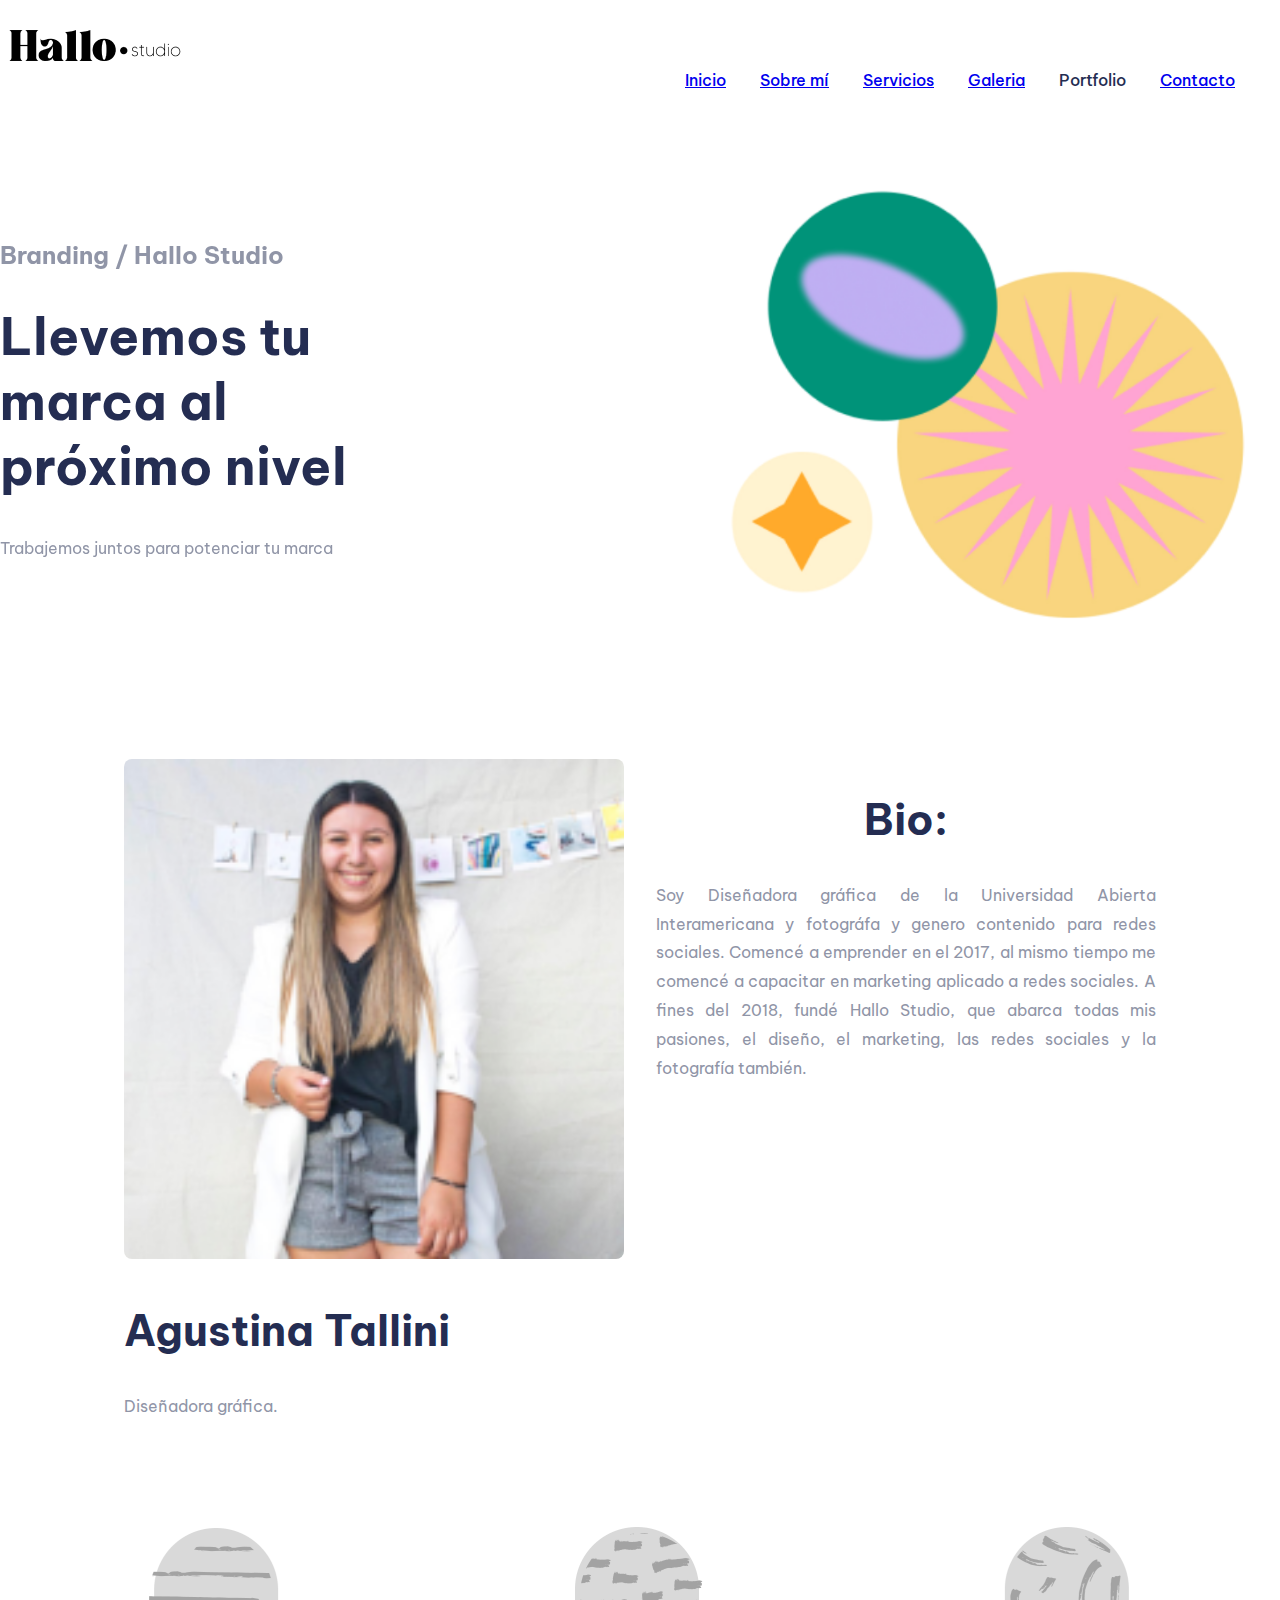
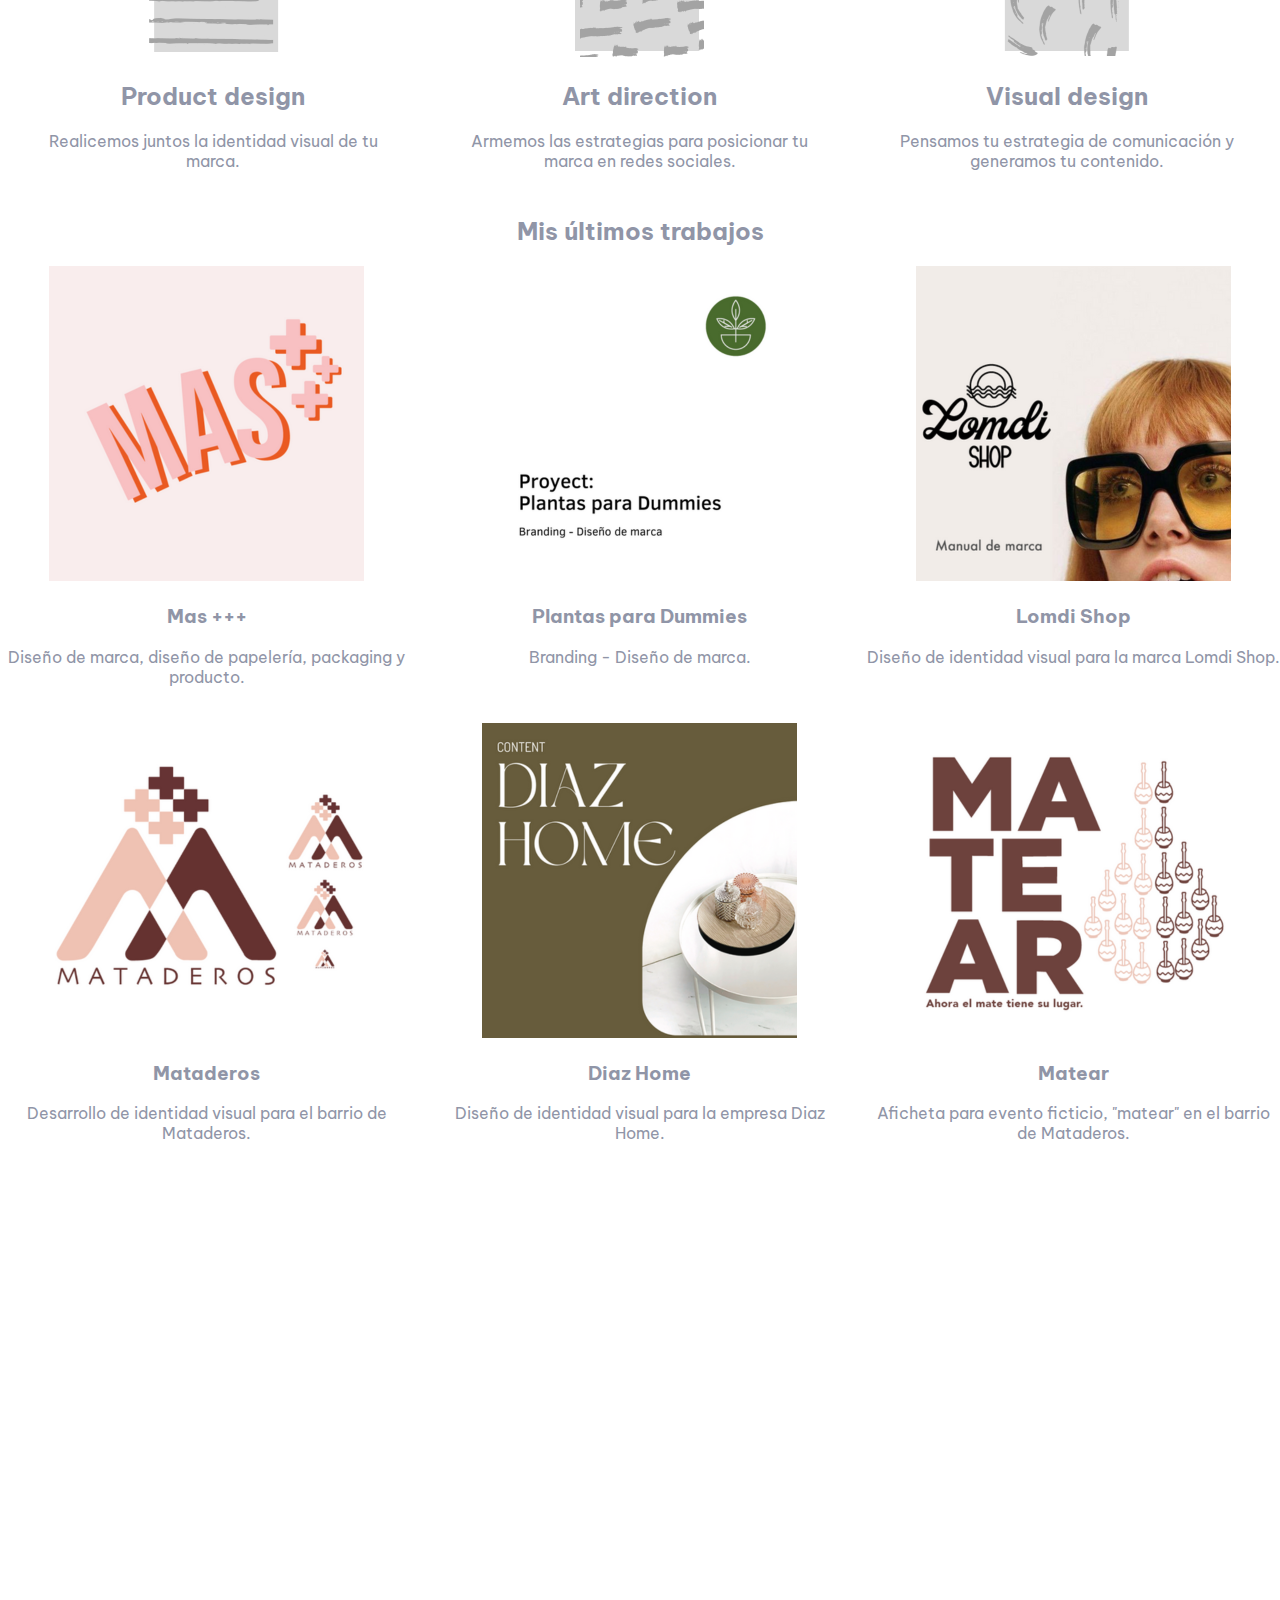
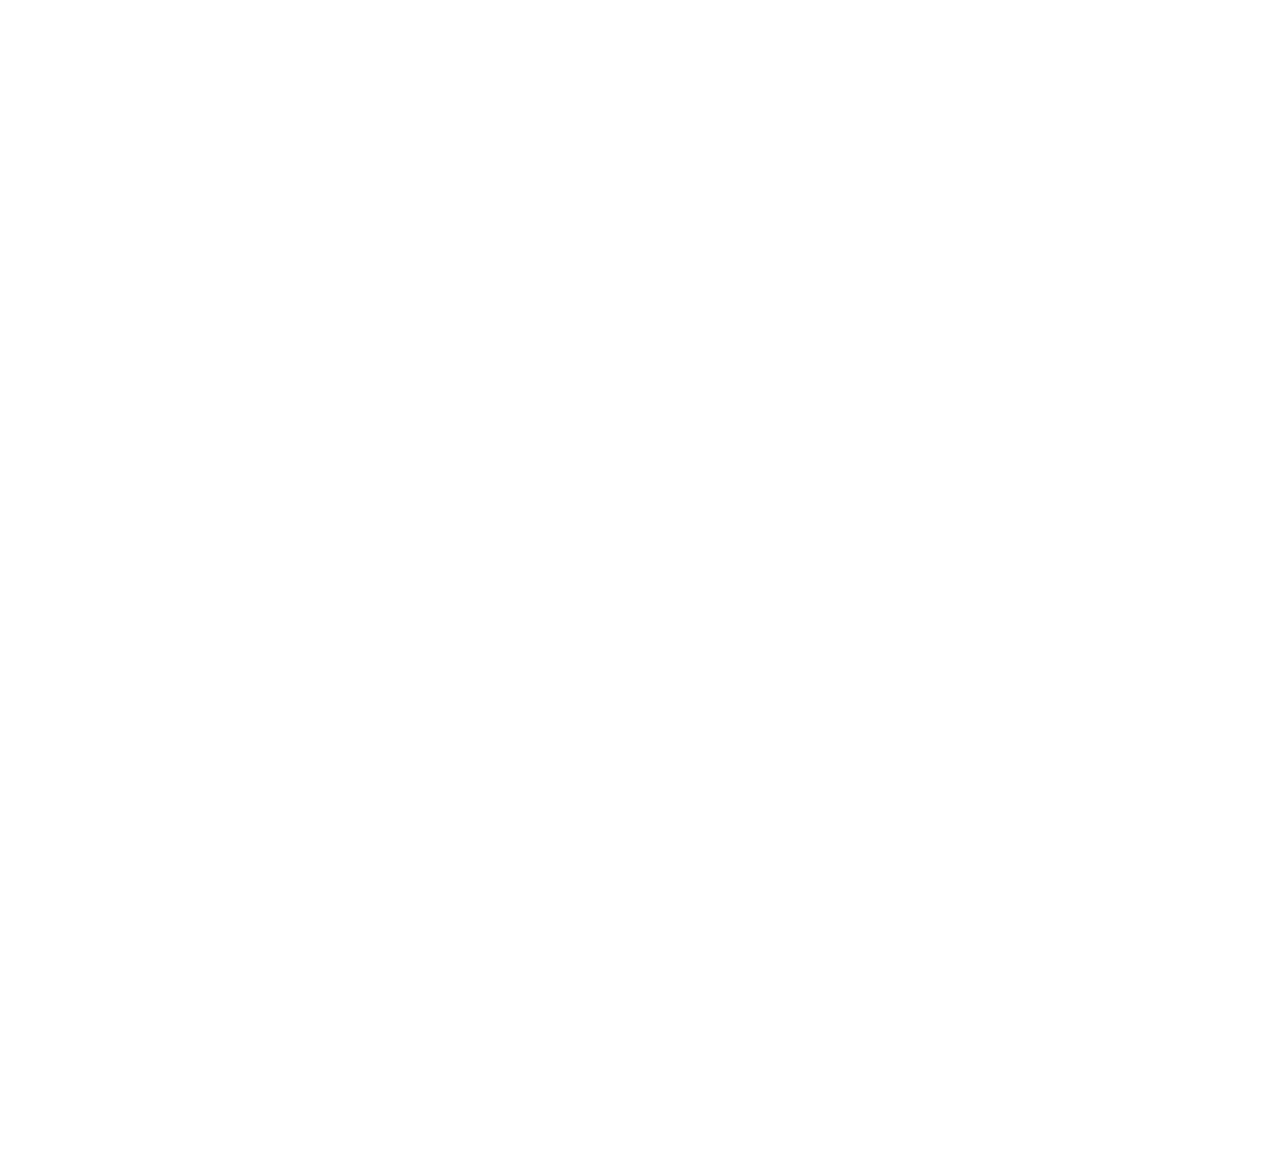
==== commit a834a875: "Mejoras" ====
--- a/index.html
+++ b/index.html
@@ -13,6 +13,7 @@
   <link rel="stylesheet" href="./OwlCarousel/dist/assets/owl.theme.green.min.css">
   <link rel="stylesheet" href="./stylesheets/slider.css">
   <link rel="stylesheet" href="./stylesheets/simplify.css">
+  <link rel="stylesheet" href="./stylesheets/newsectionsobremi.css">
   
   <title>Hallo Studio</title>
 
@@ -30,7 +31,7 @@
         <div id="header-center">
           <ul>
             <li><a href="index.html">Inicio</a></li>
-            <li><a href="sobremi.html">Sobre mí</a></li>
+            <li><a href="#sobremi">Sobre mí</a></li>
             <li><a href="#servicios">Servicios</a></li>
             <li><a href="#mis-trabajos">Galeria</a></li>
             <li>Portfolio</li>
@@ -52,7 +53,7 @@
         <div id="header-content">
           <ul>
             <li><a href="index.html">Inicio</a></li>
-            <li><a href="sobremi.html">Sobre mí</a></li>
+            <li><a href="#sobremi">Sobre mí</a></li>
             <li><a href="#servicios">Servicio</a></li>
             <li><a href="#mis-trabajos">Galeria</a></li>
             <li>Portfolio</li>
@@ -84,7 +85,22 @@
       </div>
     </div>
   </div>
- 
+
+  <!-- SOBRE MI -->
+  <div class="sobremi-section" id="sobremi">
+    <div class="sobremi-left-section">
+      <img src="./images/agusfotosobremi.png" alt="Imagen cuadrada sobre mi">
+      <h2>Agustina Tallini</h2>
+      <p>Diseñadora gráfica.</p>
+    </div>
+    <div class="sobremi-right-section">
+      <h2>Bio:</h2>
+      <p>Soy Diseñadora gráfica de la Universidad Abierta Interamericana y fotográfa y genero contenido para redes sociales. Comencé a emprender en el 2017, al mismo tiempo me comencé a capacitar en marketing aplicado a redes sociales. A fines del 2018, fundé Hallo Studio, que abarca todas mis pasiones, el diseño, el marketing, las redes sociales y la fotografía también.</p>
+    </div>
+  </div>
+
+
+ <!-- SERVICIOS -->
   <div class="section-container" id="servicios">
     <div class="section">
         <img src="./images/skill 1.png" alt="Imagen 1">
@@ -108,34 +124,34 @@
 
   <div class="grid-container">
       <div class="grid-item">
-          <img src="./images/trabajo 1.png" alt="Imagen 1">
-          <h3>Título 1</h3>
-          <p>Descripción 1</p>
-      </div>
-      <div class="grid-item">
-          <img src="./images/trabajo 2.png" alt="Imagen 2">
-          <h3>Título 2</h3>
-          <p>Descripción 2</p>
-      </div>
-      <div class="grid-item">
-          <img src="./images/trabajo 3.png" alt="Imagen 3">
-          <h3>Título 3</h3>
-          <p>Descripción 3</p>
-      </div>
-      <div class="grid-item">
-          <img src="./images/trabajo 4.png" alt="Imagen 4">
-          <h3>Título 4</h3>
-          <p>Descripción 4</p>
-      </div>
-      <div class="grid-item">
-          <img src="./images/trabajo 5.png" alt="Imagen 5">
-          <h3>Título 5</h3>
-          <p>Descripción 5</p>
-      </div>
-      <div class="grid-item">
-          <img src="./images/trabajo 6.png" alt="Imagen 6">
-          <h3>Título 6</h3>
-          <p>Descripción 6</p>
+          <img src="./images/Mas +++.png" alt="Imagen 1">
+          <h3>Mas +++</h3>
+          <p>Diseño de marca, diseño de papelería, packaging y producto.</p>
+      </div>
+      <div class="grid-item">
+          <img src="./images/Plantas para Dummies.png" alt="Imagen 2">
+          <h3>Plantas para Dummies</h3>
+          <p>Branding - Diseño de marca.</p>
+      </div>
+      <div class="grid-item">
+          <img src="./images/Lomdi Shop.png" alt="Imagen 3">
+          <h3>Lomdi Shop</h3>
+          <p>Diseño de identidad visual para la marca Lomdi Shop.</p>
+      </div>
+      <div class="grid-item">
+          <img src="./images/MATADEROS.png" alt="Imagen 4">
+          <h3>Mataderos</h3>
+          <p>Desarrollo de identidad visual para el barrio de Mataderos.</p>
+      </div>
+      <div class="grid-item">
+          <img src="./images/Diaz Home.png" alt="Imagen 5">
+          <h3>Diaz Home</h3>
+          <p>Diseño de identidad visual para la empresa Diaz Home.</p>
+      </div>
+      <div class="grid-item">
+          <img src="./images/MATEAR.png" alt="Imagen 6">
+          <h3>Matear</h3>
+          <p>Aficheta para evento ficticio, "matear" en el barrio de Mataderos.</p>
       </div>
   </div>
 </div>
@@ -201,21 +217,24 @@
     <!-- END OF TESTIMONIALS -->
 
 
-    <!-- Simplify -->
-  
-    <div class="simplify" id="contacto">
-      <div class="row content-row">
-        <div class="col-6">
-          <div class="simplify-left" data-aos="zoom-in">
-            <h1>Trabajemos juntos</h1>
-            <p>Desarrollamos el presupuesto a tu medida según tus necesidades. Contame qué servicios te interesan.</p>
-          </div>
-        </div>
-    
-        <div class="col-6">
-          <div class="simplify-right" data-aos="zoom-in">
-            <form id="contactForm">
-              <label for="name">Nombre:</label>
+ <!-- Simplify -->
+<div class="simplify" id="contacto">
+  <div class="row content-row">
+    <div class="col-6">
+      <div class="simplify-left" data-aos="zoom-in">
+        <h1>Trabajemos juntos</h1>
+        <p>Desarrollamos el presupuesto a tu medida según tus necesidades. Contame qué servicios te interesan.</p>
+        <div class="social-icons">
+          <a href="https://www.instagram.com/hallostudiok/" target="_blank"><img src="./images/instagram icono.png" alt="Instagram"></a>
+          <a href="https://www.behance.net/agustinatallini" target="_blank"><img src="./images/behance icono.png" alt="Behance"></a>
+        </div>
+      </div>
+    </div>
+
+    <div class="col-6">
+      <div class="simplify-right" data-aos="zoom-in">
+        <form id="contactForm">
+          <label for="name">Nombre:</label>
               <input type="text" id="name" name="name" required>
     
               <label for="email">Email:</label>
@@ -225,10 +244,11 @@
               <textarea id="message" name="message" rows="4" required></textarea>
     
               <button type="submit" class="button-inverse simp-btn">Enviar</button>
-            </form>
-          </div>
-        </div>
-      </div>
+        </form>
+      </div>
+    </div>
+  </div>
+</div>
 
     <script src="https://unpkg.com/aos@next/dist/aos.js"></script>
     <script>
--- a/stylesheets/simplify.css
+++ b/stylesheets/simplify.css
@@ -79,6 +79,20 @@
   }
 }
 
+.social-icons {
+  margin-top: 1em; /* Ajusta el margen según tus necesidades */
+}
+
+.social-icons a {
+  display: inline-block;
+  margin-right: 1em; /* Espacio entre los iconos, ajusta según tus necesidades */
+}
+
+.social-icons img {
+  width: 30px; /* Ajusta el tamaño de los iconos según tus necesidades */
+  height: auto;
+}
+
 @media screen and (max-width: 990px) {
   .col-6 {
       width: 100%; /* Cambia el ancho de las columnas al 100% en dispositivos más pequeños */
--- a/stylesheets/newsectionsobremi.css
+++ b/stylesheets/newsectionsobremi.css
@@ -0,0 +1,69 @@
+.sobremi-section {
+    display: flex;
+    flex-wrap: wrap;
+    overflow: hidden;
+    margin-bottom: 3em;
+    justify-content: center; /* Centra las secciones horizontalmente */
+    text-align: justify; /* Justifica el texto en la "Bio" */
+  }
+  
+  .sobremi-left-section {
+    width: calc(50% - 1em);
+    max-width: 500px;
+    margin: 2em 1em 2em 0; /* Ajusta los márgenes según tus necesidades */
+  }
+  
+  .sobremi-left-section img {
+    width: 100%;
+    max-width: 100%;
+    height: auto;
+    border-radius: 8px;
+  }
+  
+  .sobremi-left-section h2 {
+    font-size: 2.6em;
+    color: hsl(228, 39%, 23%);
+    margin-top: 1em;
+  }
+  
+  .sobremi-left-section p {
+    line-height: 1.8;
+  }
+  
+  .sobremi-right-section {
+    width: calc(50% - 1em);
+    max-width: 500px;
+    margin: 2em 0 2em 1em; /* Ajusta los márgenes según tus necesidades */
+    text-align: center;
+  }
+  
+  .sobremi-right-section h2 {
+    font-size: 2.6em;
+    color: hsl(228, 39%, 23%);
+  }
+  
+  .sobremi-right-section p {
+    text-align: justify;
+    line-height: 1.8;
+  }
+  
+  /* Añade estilos específicos para dispositivos móviles */
+  @media only screen and (max-width: 990px) {
+    .sobremi-section {
+      flex-direction: column;
+      align-items: center; /* Centra las secciones verticalmente */
+    }
+  
+    .sobremi-left-section,
+    .sobremi-right-section {
+      width: 100%;
+      max-width: none;
+      margin: 1em 0; /* Ajusta los márgenes superior e inferior según tus necesidades */
+    }
+  
+    .sobremi-left-section h2,
+    .sobremi-right-section h2 {
+      font-size: 2em;
+    }
+  }
+  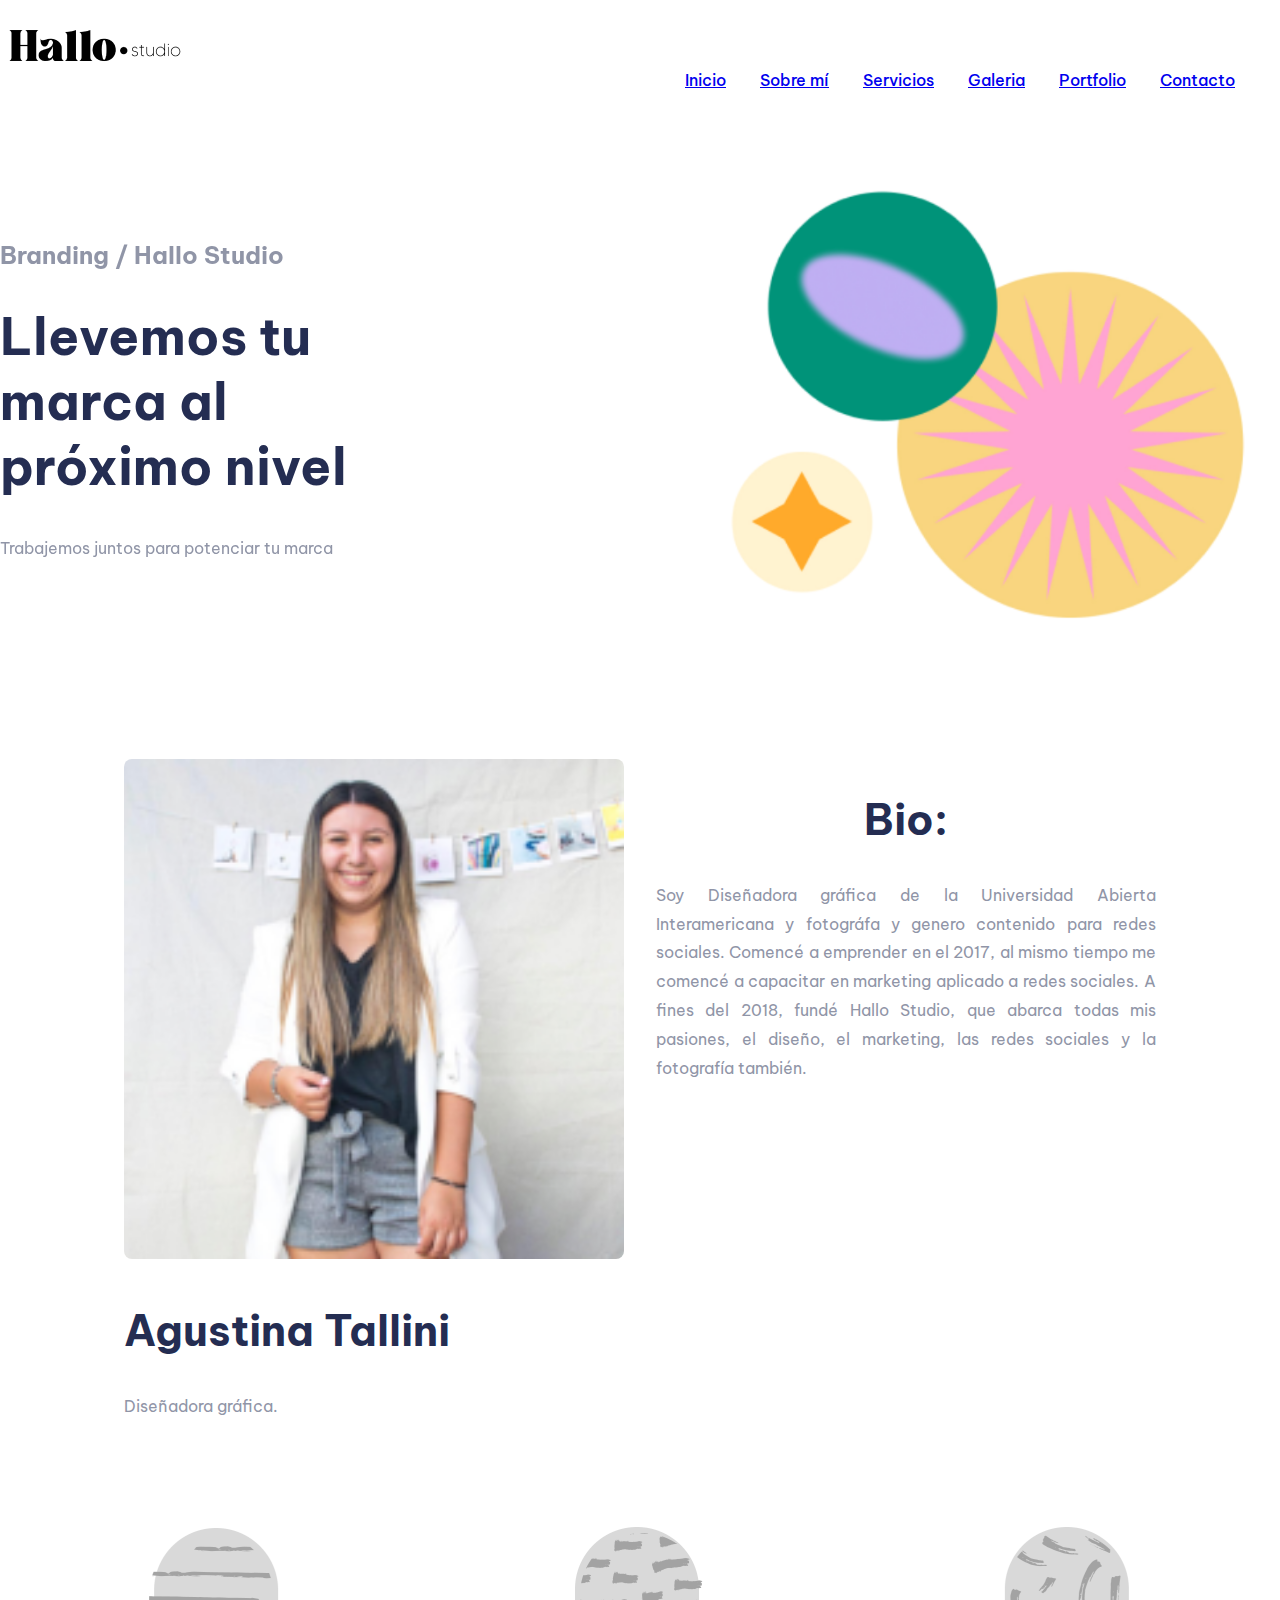
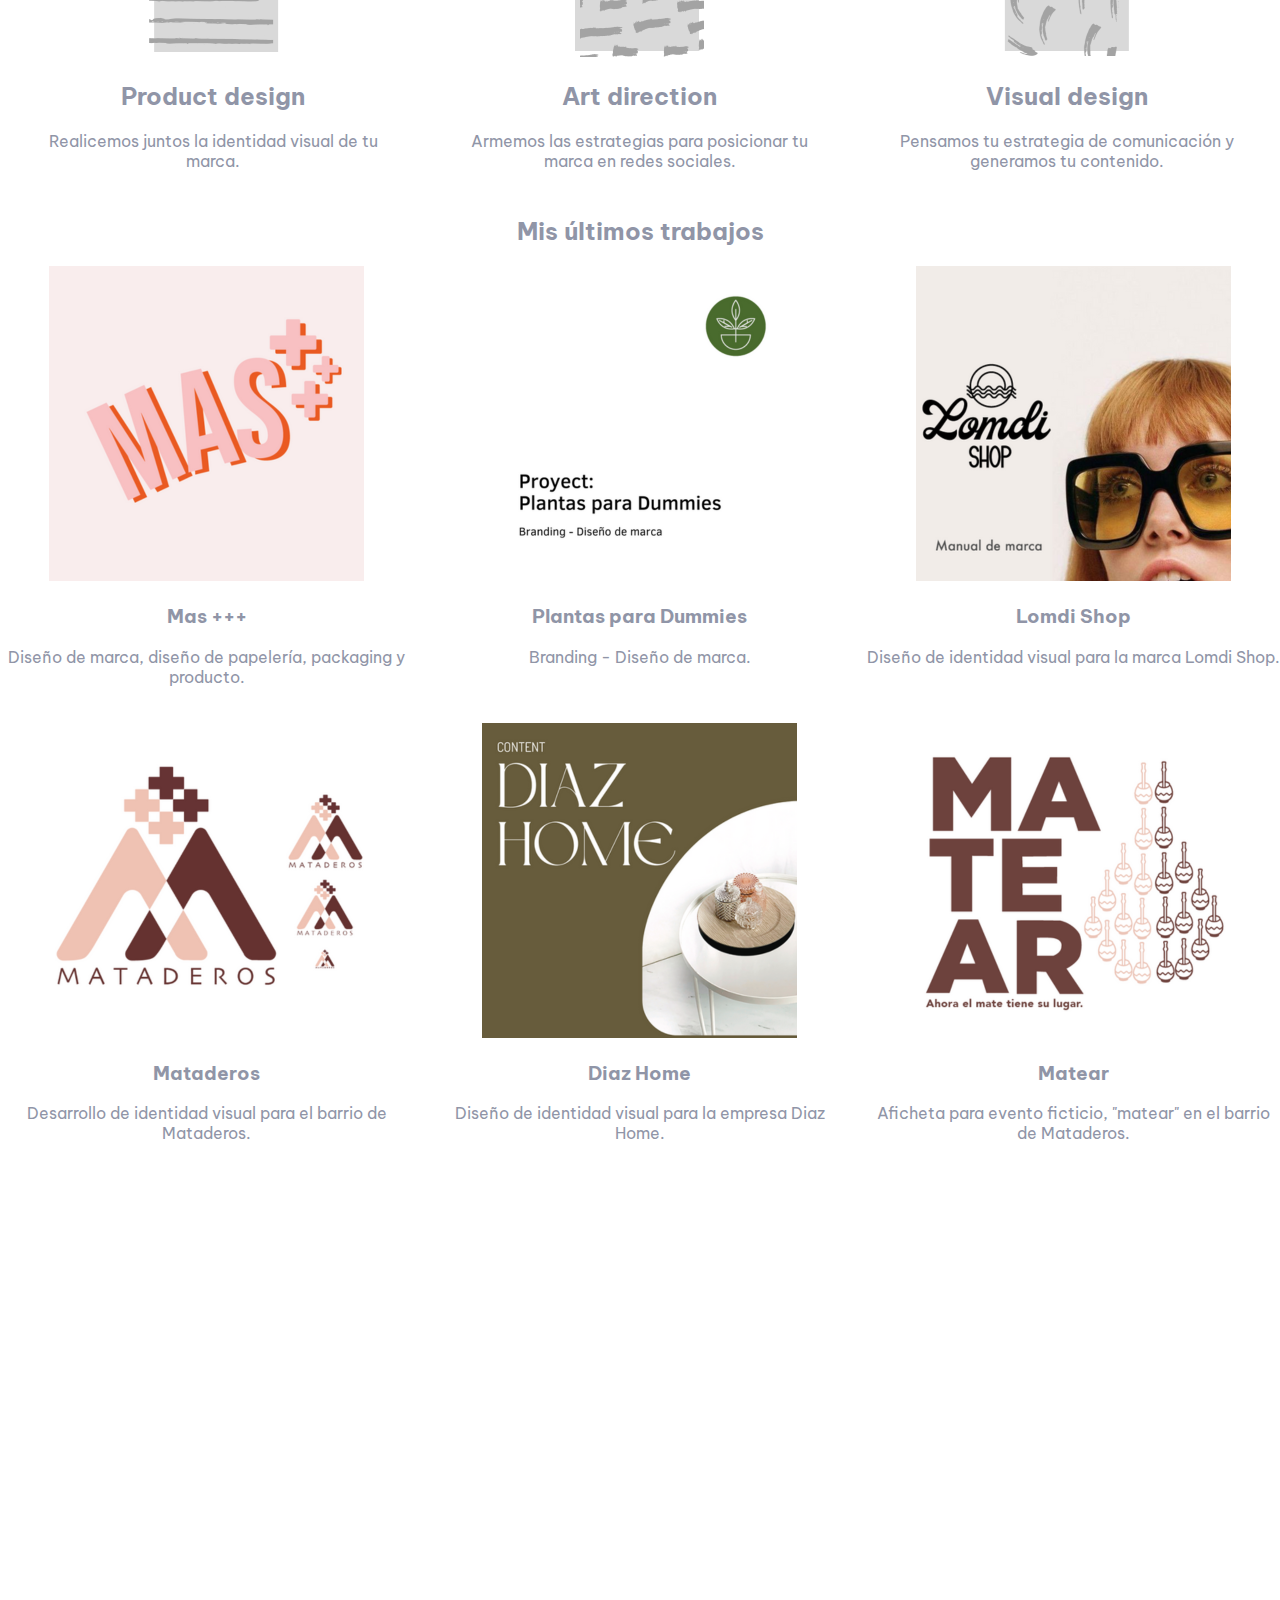
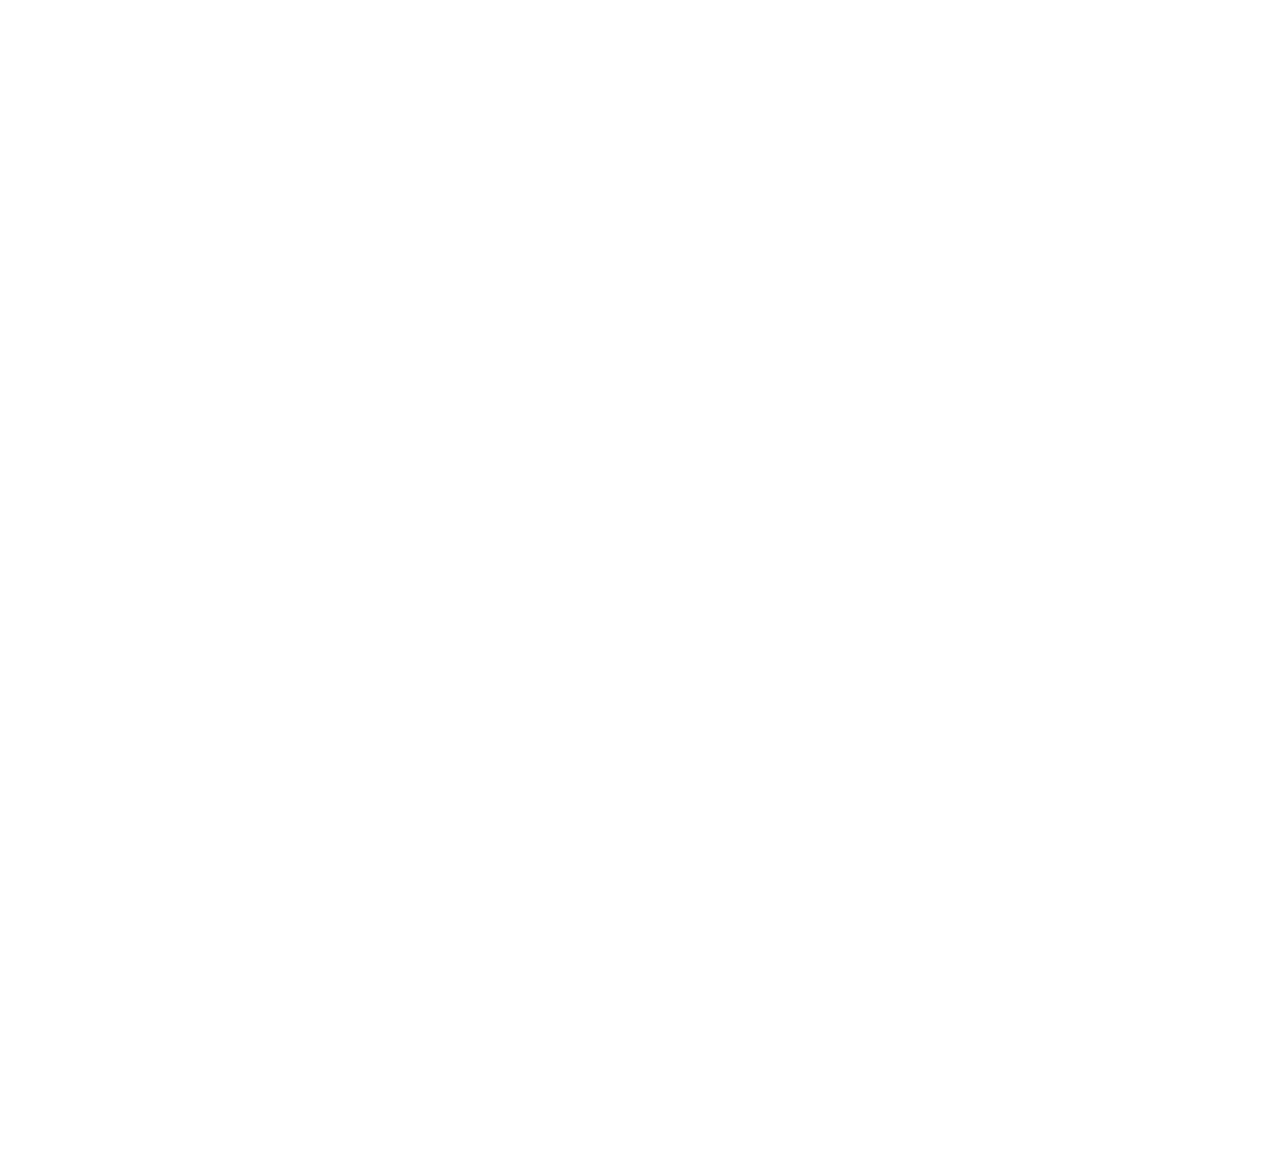
==== commit 8bd11d0c: "Cambios finales" ====
--- a/index.html
+++ b/index.html
@@ -1,8 +1,10 @@
 <!DOCTYPE html>
 <html lang="en">
+
 <head>
   <meta charset="UTF-8">
-  <meta name="viewport" content="width=device-width, initial-scale=1.0"> <!-- displays site properly based on user's device -->
+  <meta name="viewport" content="width=device-width, initial-scale=1.0">
+  <!-- displays site properly based on user's device -->
   <link href="https://fonts.googleapis.com/css2?family=Be+Vietnam:wght@400;500;700&display=swap" rel="stylesheet">
   <link rel="icon" type="image/png" sizes="32x32" href="./images/logo.png">
   <link rel="stylesheet" href="./stylesheets/main.css">
@@ -13,11 +15,12 @@
   <link rel="stylesheet" href="./OwlCarousel/dist/assets/owl.theme.green.min.css">
   <link rel="stylesheet" href="./stylesheets/slider.css">
   <link rel="stylesheet" href="./stylesheets/simplify.css">
-  <link rel="stylesheet" href="./stylesheets/newsectionsobremi.css">
-  
+  <link rel="stylesheet" href="./stylesheets/sobremi.css">
+
   <title>Hallo Studio</title>
 
 </head>
+
 <body>
   <div class="main-container">
 
@@ -34,13 +37,13 @@
             <li><a href="#sobremi">Sobre mí</a></li>
             <li><a href="#servicios">Servicios</a></li>
             <li><a href="#mis-trabajos">Galeria</a></li>
-            <li>Portfolio</li>
+            <li><a href="https://www.behance.net/agustinatallini" target="_blank">Portfolio</a></li>
             <li><a href="#contacto">Contacto</a></li>
           </ul>
         </div>
       </div>
     </div>
-  
+
 
     <!-- HEADER MOBILE -->
     <div class="header-mobile">
@@ -56,20 +59,19 @@
             <li><a href="#sobremi">Sobre mí</a></li>
             <li><a href="#servicios">Servicio</a></li>
             <li><a href="#mis-trabajos">Galeria</a></li>
-            <li>Portfolio</li>
+            <li><a href="https://www.behance.net/agustinatallini" target="_blank">Portfolio</a></li>
             <li><a href="#contacto">Contacto</a></li>
           </ul>
         </div>
       </div>
 
-      </div>
-    
-  
-
-  <!-- BANNER -->
-  <div class="banner">
-
-    <div class="row content-row">    
+    </div>
+
+
+    <!-- BANNER -->
+    <div class="banner">
+
+      <div class="row content-row">
         <div class="col-6 banner1">
           <div class="banner-left" data-aos="fade-right">
             <h2>Branding / Hallo Studio</h2>
@@ -80,175 +82,195 @@
 
         <div class="col-6 banner2" data-aos="fade-left">
           <div class="banner-right">
-            <img  class="img-fluid" src="./images/banner hallo derecha.png" alt="illustration">
-          </div>
-      </div>
-    </div>
-  </div>
-
-  <!-- SOBRE MI -->
-  <div class="sobremi-section" id="sobremi">
-    <div class="sobremi-left-section">
-      <img src="./images/agusfotosobremi.png" alt="Imagen cuadrada sobre mi">
-      <h2>Agustina Tallini</h2>
-      <p>Diseñadora gráfica.</p>
-    </div>
-    <div class="sobremi-right-section">
-      <h2>Bio:</h2>
-      <p>Soy Diseñadora gráfica de la Universidad Abierta Interamericana y fotográfa y genero contenido para redes sociales. Comencé a emprender en el 2017, al mismo tiempo me comencé a capacitar en marketing aplicado a redes sociales. A fines del 2018, fundé Hallo Studio, que abarca todas mis pasiones, el diseño, el marketing, las redes sociales y la fotografía también.</p>
-    </div>
-  </div>
-
-
- <!-- SERVICIOS -->
-  <div class="section-container" id="servicios">
-    <div class="section">
-        <img src="./images/skill 1.png" alt="Imagen 1">
+            <img class="img-fluid" src="./images/banner hallo derecha.png" alt="illustration">
+          </div>
+        </div>
+      </div>
+    </div>
+
+    <!-- SOBRE MI -->
+    <div class="sobremi-section" id="sobremi">
+      <div class="sobremi-left-section">
+        <img src="./images/agusfotosobremi.png" alt="Imagen cuadrada sobre mi">
+        <h2>Agustina Tallini</h2>
+        <p>Diseñadora gráfica.</p>
+      </div>
+      <div class="sobremi-right-section">
+        <h2>Bio:</h2>
+        <p>Soy Diseñadora gráfica de la Universidad Abierta Interamericana y fotográfa y genero contenido para redes
+          sociales. Comencé a emprender en el 2017, al mismo tiempo me comencé a capacitar en marketing aplicado a redes
+          sociales. A fines del 2018, fundé Hallo Studio, que abarca todas mis pasiones, el diseño, el marketing, las
+          redes sociales y la fotografía también.</p>
+      </div>
+    </div>
+
+
+    <!-- SERVICIOS -->
+    <div class="section-container" id="servicios">
+      <div class="section">
+        <img src="./images/skill 1.png" alt="Skill 1">
         <h2>Product design</h2>
         <p>Realicemos juntos la identidad visual de tu marca.</p>
-    </div>
-    <div class="section">
-        <img src="./images/skill 2.png" alt="Imagen 2">
+      </div>
+      <div class="section">
+        <img src="./images/skill 2.png" alt="Skill 2">
         <h2>Art direction</h2>
         <p>Armemos las estrategias para posicionar tu marca en redes sociales.</p>
-    </div>
-    <div class="section">
-        <img src="./images/skill 3.png" alt="Imagen 3">
+      </div>
+      <div class="section">
+        <img src="./images/skill 3.png" alt="Skill 3">
         <h2>Visual design</h2>
         <p>Pensamos tu estrategia de comunicación y generamos tu contenido.</p>
-    </div>
-</div>
-
-<div class="work-section" id="mis-trabajos">
-  <h2>Mis últimos trabajos</h2>
-
-  <div class="grid-container">
-      <div class="grid-item">
-          <img src="./images/Mas +++.png" alt="Imagen 1">
+      </div>
+    </div>
+
+
+    <!-- MIS TRABAJOS -->
+    <div class="work-section" id="mis-trabajos">
+      <h2>Mis últimos trabajos</h2>
+
+      <div class="grid-container">
+        <div class="grid-item">
+          <img src="./images/Mas +++.png" alt="Proyecto 1">
           <h3>Mas +++</h3>
           <p>Diseño de marca, diseño de papelería, packaging y producto.</p>
-      </div>
-      <div class="grid-item">
-          <img src="./images/Plantas para Dummies.png" alt="Imagen 2">
+        </div>
+        <div class="grid-item">
+          <img src="./images/Plantas para Dummies.png" alt="Proyecto 2">
           <h3>Plantas para Dummies</h3>
           <p>Branding - Diseño de marca.</p>
-      </div>
-      <div class="grid-item">
-          <img src="./images/Lomdi Shop.png" alt="Imagen 3">
+        </div>
+        <div class="grid-item">
+          <img src="./images/Lomdi Shop.png" alt="Proyecto 3">
           <h3>Lomdi Shop</h3>
           <p>Diseño de identidad visual para la marca Lomdi Shop.</p>
-      </div>
-      <div class="grid-item">
-          <img src="./images/MATADEROS.png" alt="Imagen 4">
+        </div>
+        <div class="grid-item">
+          <img src="./images/MATADEROS.png" alt="Proyecto 4">
           <h3>Mataderos</h3>
           <p>Desarrollo de identidad visual para el barrio de Mataderos.</p>
-      </div>
-      <div class="grid-item">
-          <img src="./images/Diaz Home.png" alt="Imagen 5">
+        </div>
+        <div class="grid-item">
+          <img src="./images/Diaz Home.png" alt="Proyecto 5">
           <h3>Diaz Home</h3>
           <p>Diseño de identidad visual para la empresa Diaz Home.</p>
-      </div>
-      <div class="grid-item">
-          <img src="./images/MATEAR.png" alt="Imagen 6">
+        </div>
+        <div class="grid-item">
+          <img src="./images/MATEAR.png" alt="Proyecto 6">
           <h3>Matear</h3>
           <p>Aficheta para evento ficticio, "matear" en el barrio de Mataderos.</p>
-      </div>
-  </div>
-</div>
-
-
-
-  <!-- TESTIMONIALS -->
-<section class="testimonials" data-aos="zoom-in">
-	<div class="container">
-
+        </div>
+      </div>
+    </div>
+
+
+
+    <!-- TESTIMONIOS -->
+    <section class="testimonials" data-aos="zoom-in">
+      <div class="container">
+
+        <div class="row content-row">
+          <div class="col-12 what">
+            <h1 id="test-h1">Clientes</h1>
+          </div>
+          <div class="col-12">
+            <div id="customers-testimonials" class="owl-carousel">
+
+              <!-- TESTIMONIO 1 -->
+              <div class="item">
+                <div class="shadow-effect">
+                  <img src="./images/avatar-anisha.png" alt="avatar-anisha">
+                  <div class="testimonial-name">Anisha Li</div>
+                  <p>"Lorem, ipsum dolor sit amet consectetur adipisicing elit. Sed corrupti recusandae dolorum
+                    voluptates eius impedit delectus deleniti maxime dolores debitis dolore qui quia, minima porro velit
+                    autem eveniet unde consequuntur."</p>
+                </div>
+
+              </div>
+
+
+              <!--TESTIMONIO 2 -->
+              <div class="item">
+                <div class="shadow-effect">
+                  <img src="./images/avatar-ali.png" alt="avatar-ali">
+                  <div class="testimonial-name">Ali Gonzales</div>
+
+                  <p>"Lorem ipsum dolor sit amet consectetur adipisicing elit. Reprehenderit quibusdam enim laborum ad
+                    cum, reiciendis odit blanditiis dolorem vero porro eius distinctio dicta quo, eum quasi repudiandae
+                    adipisci voluptatem maiores?"</p>
+                </div>
+              </div>
+
+
+              <!--TESTIMONIO 3 -->
+              <div class="item">
+                <div class="shadow-effect">
+                  <img src="./images/avatar-richard.png" alt="avatar-richard">
+                  <div class="testimonial-name">Richard Ramirez</div>
+                  <p>"Lorem, ipsum dolor sit amet consectetur adipisicing elit. Aut, deleniti dolore natus provident
+                    voluptatibus repudiandae laudantium in qui impedit hic autem, quaerat iure blanditiis vel quam, sunt
+                    eaque modi ratione."</p>
+                </div>
+
+              </div>
+
+
+              <!--TESTIMONIO 4 -->
+              <div class="item">
+                <div class="shadow-effect">
+                  <img src="./images/avatar-shanai.png" alt="">
+                  <div class="testimonial-name">Shanai Klarc</div>
+                  <p>"Lorem ipsum dolor sit, amet consectetur adipisicing elit. Veritatis laboriosam vero consequuntur
+                    quis eaque, odio quas quo neque nulla repellendus nemo doloribus sit quasi! Numquam necessitatibus
+                    itaque explicabo dolorem vero?"</p>
+                </div>
+
+              </div>
+
+
+            </div>
+          </div>
+        </div>
+      </div>
+    </section>
+    <!-- FIN DE TESTIMONIO -->
+
+
+    <!-- CONTACTO -->
+    <div class="simplify" id="contacto">
       <div class="row content-row">
-        <div class="col-12 what">
-          <h1 id="test-h1">Clientes</h1>
-        </div>
-        <div class="col-12">
-          <div id="customers-testimonials" class="owl-carousel">
-
-            <!--TESTIMONIAL 1 -->
-            <div class="item">
-              <div class="shadow-effect">
-                <img src="./images/avatar-anisha.png" alt="avatar-anisha">
-                <div class="testimonial-name">Anisha Li</div>
-                <p>"Lorem, ipsum dolor sit amet consectetur adipisicing elit. Sed corrupti recusandae dolorum voluptates eius impedit delectus deleniti maxime dolores debitis dolore qui quia, minima porro velit autem eveniet unde consequuntur."</p>
-              </div>
-              
+        <div class="col-6">
+          <div class="simplify-left" data-aos="zoom-in">
+            <h1>Trabajemos juntos</h1>
+            <p>Desarrollamos el presupuesto a tu medida según tus necesidades. Contame qué servicios te interesan.</p>
+            <div class="social-icons">
+              <a href="https://www.instagram.com/hallostudiok/" target="_blank"><img src="./images/instagram icono.png"
+                  alt="Instagram"></a>
+              <a href="https://www.behance.net/agustinatallini" target="_blank"><img src="./images/behance icono.png"
+                  alt="Behance"></a>
             </div>
-            <!--END OF TESTIMONIAL 1 -->
-            <!--TESTIMONIAL 2 -->
-            <div class="item">
-              <div class="shadow-effect">
-                <img src="./images/avatar-ali.png" alt="avatar-ali">
-                <div class="testimonial-name">Ali Votabien</div>
-
-                <p>"Lorem ipsum dolor sit amet consectetur adipisicing elit. Reprehenderit quibusdam enim laborum ad cum, reiciendis odit blanditiis dolorem vero porro eius distinctio dicta quo, eum quasi repudiandae adipisci voluptatem maiores?"</p>
-              </div>
-                          </div>
-            <!--END OF TESTIMONIAL 2 -->
-            <!--TESTIMONIAL 3 -->
-            <div class="item">
-              <div class="shadow-effect">
-                <img src="./images/avatar-richard.png" alt="avatar-richard">
-                <div class="testimonial-name">Richard WTFTHIS</div>
-                <p>"Lorem, ipsum dolor sit amet consectetur adipisicing elit. Aut, deleniti dolore natus provident voluptatibus repudiandae laudantium in qui impedit hic autem, quaerat iure blanditiis vel quam, sunt eaque modi ratione."</p>
-              </div>
-              
-            </div>
-            <!--END OF TESTIMONIAL 3 -->
-            <!--TESTIMONIAL 4 -->
-            <div class="item">
-              <div class="shadow-effect">
-                <img src="./images/avatar-shanai.png" alt="">
-                <div class="testimonial-name">Cristina Kerner</div>
-                <p>"Lorem ipsum dolor sit, amet consectetur adipisicing elit. Veritatis laboriosam vero consequuntur quis eaque, odio quas quo neque nulla repellendus nemo doloribus sit quasi! Numquam necessitatibus itaque explicabo dolorem vero?"</p>
-              </div>
-              
-            </div>
-            <!--END OF TESTIMONIAL 4 -->
-          </div>
-        </div>
-      </div>
-      </div>
-    </section>
-    <!-- END OF TESTIMONIALS -->
-
-
- <!-- Simplify -->
-<div class="simplify" id="contacto">
-  <div class="row content-row">
-    <div class="col-6">
-      <div class="simplify-left" data-aos="zoom-in">
-        <h1>Trabajemos juntos</h1>
-        <p>Desarrollamos el presupuesto a tu medida según tus necesidades. Contame qué servicios te interesan.</p>
-        <div class="social-icons">
-          <a href="https://www.instagram.com/hallostudiok/" target="_blank"><img src="./images/instagram icono.png" alt="Instagram"></a>
-          <a href="https://www.behance.net/agustinatallini" target="_blank"><img src="./images/behance icono.png" alt="Behance"></a>
-        </div>
-      </div>
-    </div>
-
-    <div class="col-6">
-      <div class="simplify-right" data-aos="zoom-in">
-        <form id="contactForm">
-          <label for="name">Nombre:</label>
+          </div>
+        </div>
+
+        <!-- FORM DE CONTACTO -->
+        <div class="col-6">
+          <div class="simplify-right" data-aos="zoom-in">
+            <form id="contactForm">
+              <label for="name">Nombre:</label>
               <input type="text" id="name" name="name" required>
-    
+
               <label for="email">Email:</label>
               <input type="email" id="email" name="email" required>
-    
+
               <label for="message">Mensaje:</label>
               <textarea id="message" name="message" rows="4" required></textarea>
-    
+
               <button type="submit" class="button-inverse simp-btn">Enviar</button>
-        </form>
-      </div>
-    </div>
-  </div>
-</div>
+            </form>
+          </div>
+        </div>
+      </div>
+    </div>
 
     <script src="https://unpkg.com/aos@next/dist/aos.js"></script>
     <script>
@@ -257,25 +279,26 @@
       });
     </script>
 
-<script>
-  function toggle() { 
-    var close = document.getElementById("close");
-  
-    if (close.style.display == "none") {
-      document.getElementById("hamburger").style.display = "none";
-      document.getElementById("close").style.display = "block";
-      document.getElementById("header-menu").style.display = "block";
-    } else {
-      document.getElementById("hamburger").style.display = "block";
-      document.getElementById("close").style.display = "none";
-      document.getElementById("header-menu").style.display = "none";
-    }
-  }
-</script>
-
-<script src="https://ajax.googleapis.com/ajax/libs/jquery/3.5.1/jquery.min.js"></script>
-<script src="./OwlCarousel/dist/owl.carousel.min.js"></script>
-<script src="./js/slider.js"></script>
+    <script>
+      function toggle() {
+        var close = document.getElementById("close");
+
+        if (close.style.display == "none") {
+          document.getElementById("hamburger").style.display = "none";
+          document.getElementById("close").style.display = "block";
+          document.getElementById("header-menu").style.display = "block";
+        } else {
+          document.getElementById("hamburger").style.display = "block";
+          document.getElementById("close").style.display = "none";
+          document.getElementById("header-menu").style.display = "none";
+        }
+      }
+    </script>
+
+    <script src="https://ajax.googleapis.com/ajax/libs/jquery/3.5.1/jquery.min.js"></script>
+    <script src="./OwlCarousel/dist/owl.carousel.min.js"></script>
+    <script src="./js/slider.js"></script>
 
 </body>
+
 </html>--- a/stylesheets/banner.css
+++ b/stylesheets/banner.css
@@ -25,8 +25,6 @@
     z-index: 0;
 }
 
-
-
 @media screen and (max-width: 990px) {
     .banner1 {
         order: 2;
--- a/stylesheets/sobremi.css
+++ b/stylesheets/sobremi.css
@@ -0,0 +1,69 @@
+.sobremi-section {
+    display: flex;
+    flex-wrap: wrap;
+    overflow: hidden;
+    margin-bottom: 3em;
+    justify-content: center; /* Centra las secciones horizontalmente */
+    text-align: justify; /* Justifica el texto en la "Bio" */
+  }
+  
+  .sobremi-left-section {
+    width: calc(50% - 1em);
+    max-width: 500px;
+    margin: 2em 1em 2em 0; /* Ajusta los márgenes según tus necesidades */
+  }
+  
+  .sobremi-left-section img {
+    width: 100%;
+    max-width: 100%;
+    height: auto;
+    border-radius: 8px;
+  }
+  
+  .sobremi-left-section h2 {
+    font-size: 2.6em;
+    color: hsl(228, 39%, 23%);
+    margin-top: 1em;
+  }
+  
+  .sobremi-left-section p {
+    line-height: 1.8;
+  }
+  
+  .sobremi-right-section {
+    width: calc(50% - 1em);
+    max-width: 500px;
+    margin: 2em 0 2em 1em; /* Ajusta los márgenes según tus necesidades */
+    text-align: center;
+  }
+  
+  .sobremi-right-section h2 {
+    font-size: 2.6em;
+    color: hsl(228, 39%, 23%);
+  }
+  
+  .sobremi-right-section p {
+    text-align: justify;
+    line-height: 1.8;
+  }
+  
+  /* Añade estilos específicos para dispositivos móviles */
+  @media only screen and (max-width: 990px) {
+    .sobremi-section {
+      flex-direction: column;
+      align-items: center; /* Centra las secciones verticalmente */
+    }
+  
+    .sobremi-left-section,
+    .sobremi-right-section {
+      width: 100%;
+      max-width: none;
+      margin: 1em 0; /* Ajusta los márgenes superior e inferior según tus necesidades */
+    }
+  
+    .sobremi-left-section h2,
+    .sobremi-right-section h2 {
+      font-size: 2em;
+    }
+  }
+  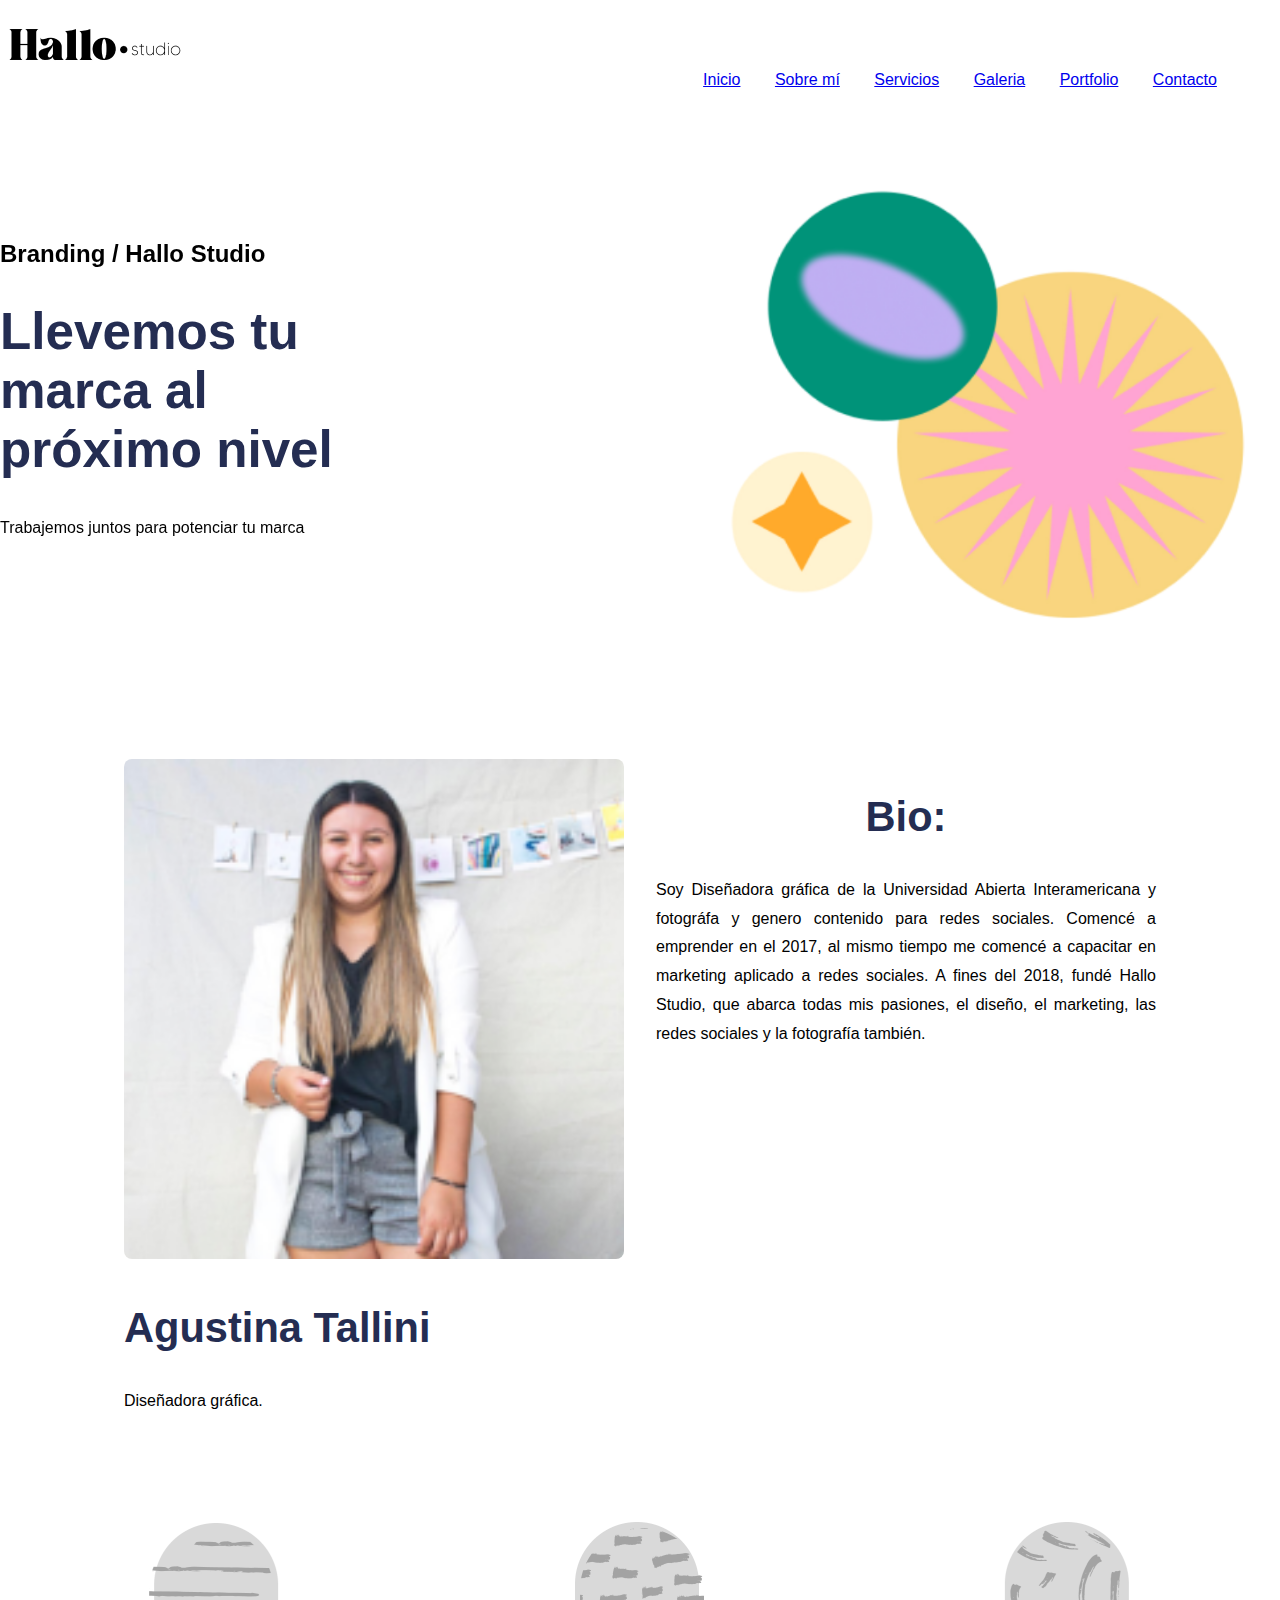
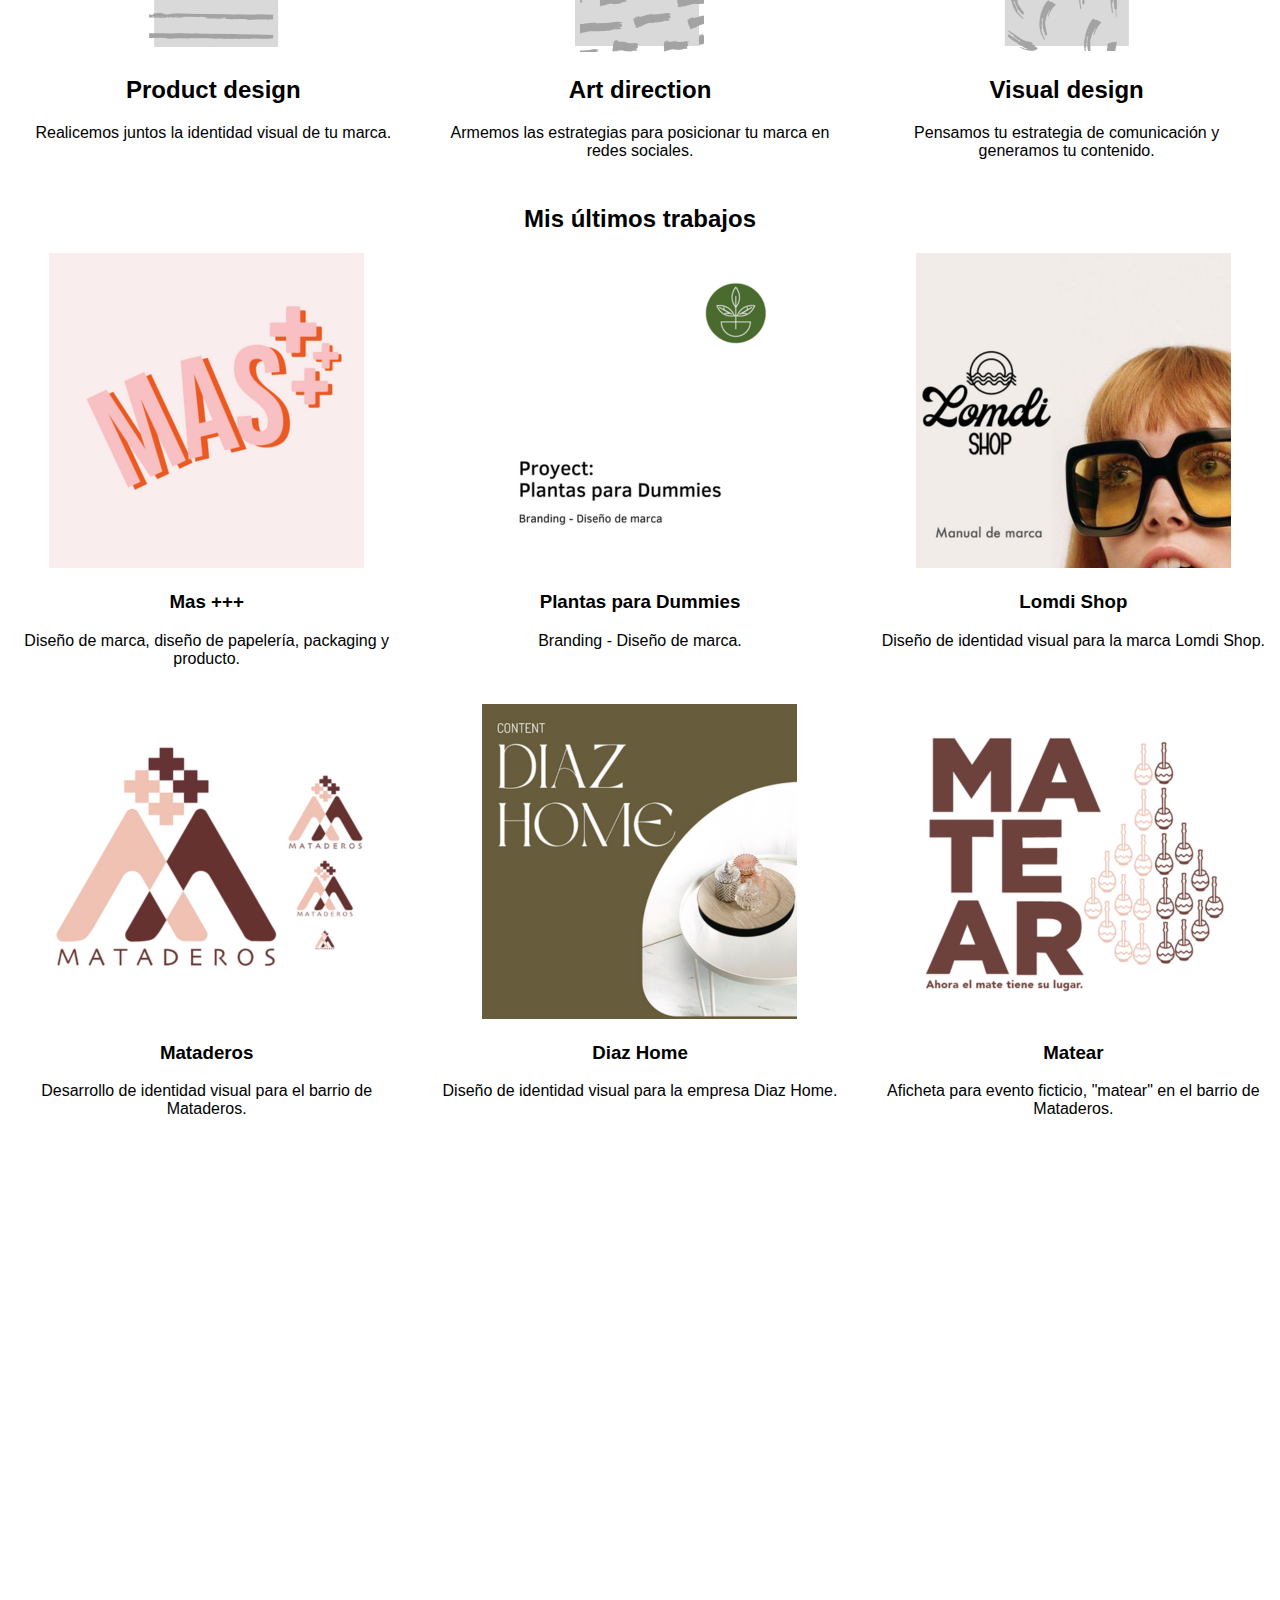
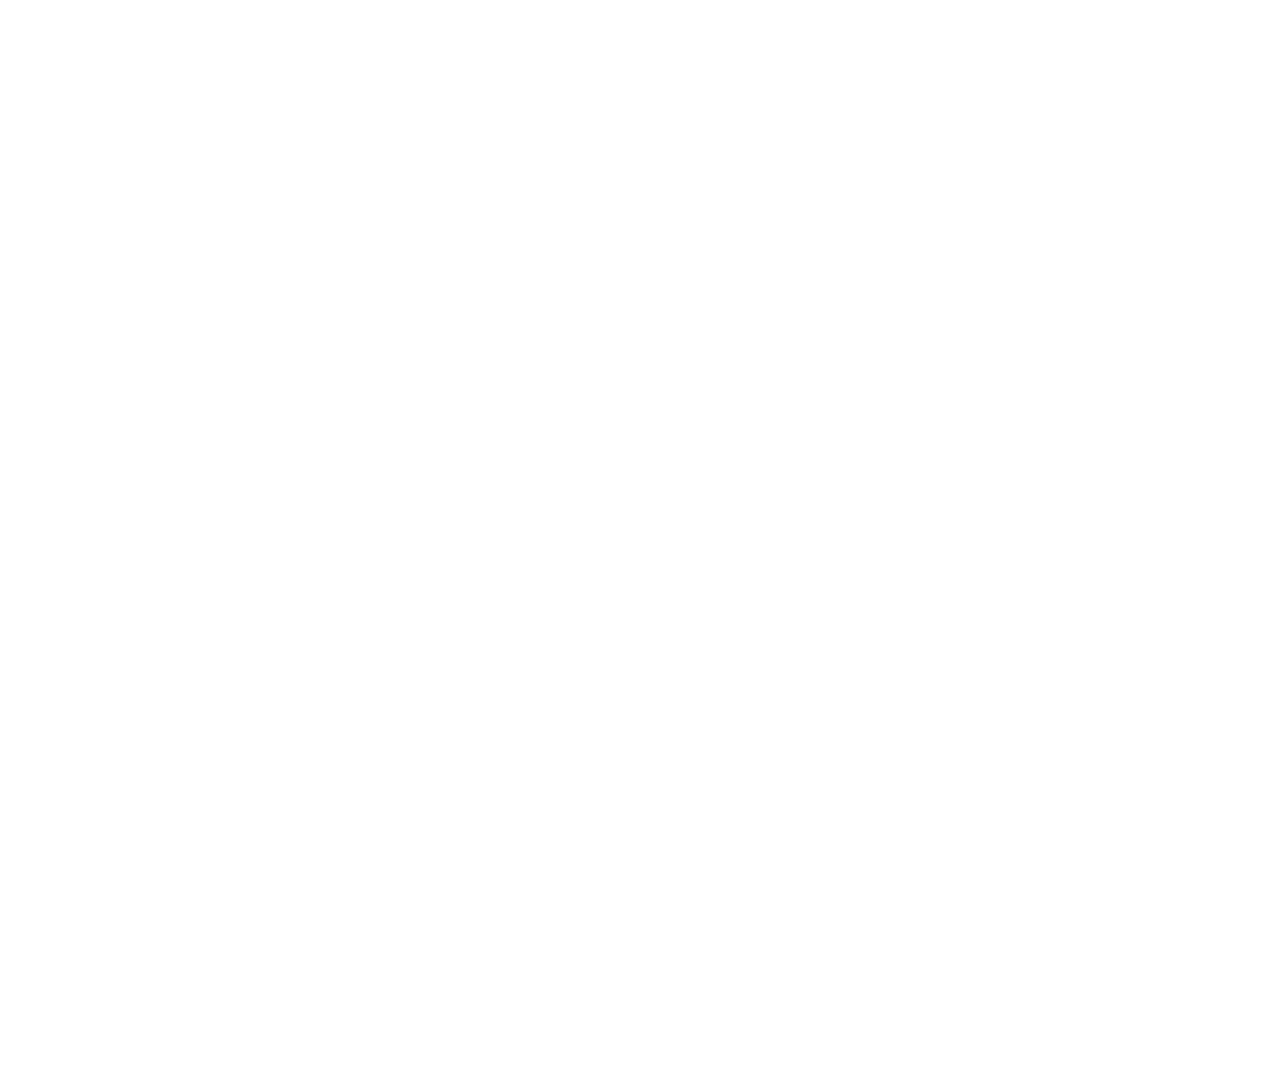
==== commit 325b60da: "Detalles font" ====
--- a/index.html
+++ b/index.html
@@ -5,7 +5,9 @@
   <meta charset="UTF-8">
   <meta name="viewport" content="width=device-width, initial-scale=1.0">
   <!-- displays site properly based on user's device -->
-  <link href="https://fonts.googleapis.com/css2?family=Be+Vietnam:wght@400;500;700&display=swap" rel="stylesheet">
+  <link rel="preconnect" href="https://fonts.googleapis.com">
+  <link rel="preconnect" href="https://fonts.gstatic.com" crossorigin>
+  <link href="https://fonts.googleapis.com/css2?family=Montserrat:wght@400;500;700&display=swap" rel="stylesheet">
   <link rel="icon" type="image/png" sizes="32x32" href="./images/logo.png">
   <link rel="stylesheet" href="./stylesheets/main.css">
   <link rel="stylesheet" href="./stylesheets/header.css">
--- a/stylesheets/main.css
+++ b/stylesheets/main.css
@@ -66,7 +66,7 @@
  
     background-repeat: no-repeat, no-repeat;
     background-position:left 65vw top -19vh, left -25vw top 120vh;
-    color: hsl(227, 12%, 61%);
+    color: hsl(0deg 0% 0%);
     overflow: hidden;
 }
 
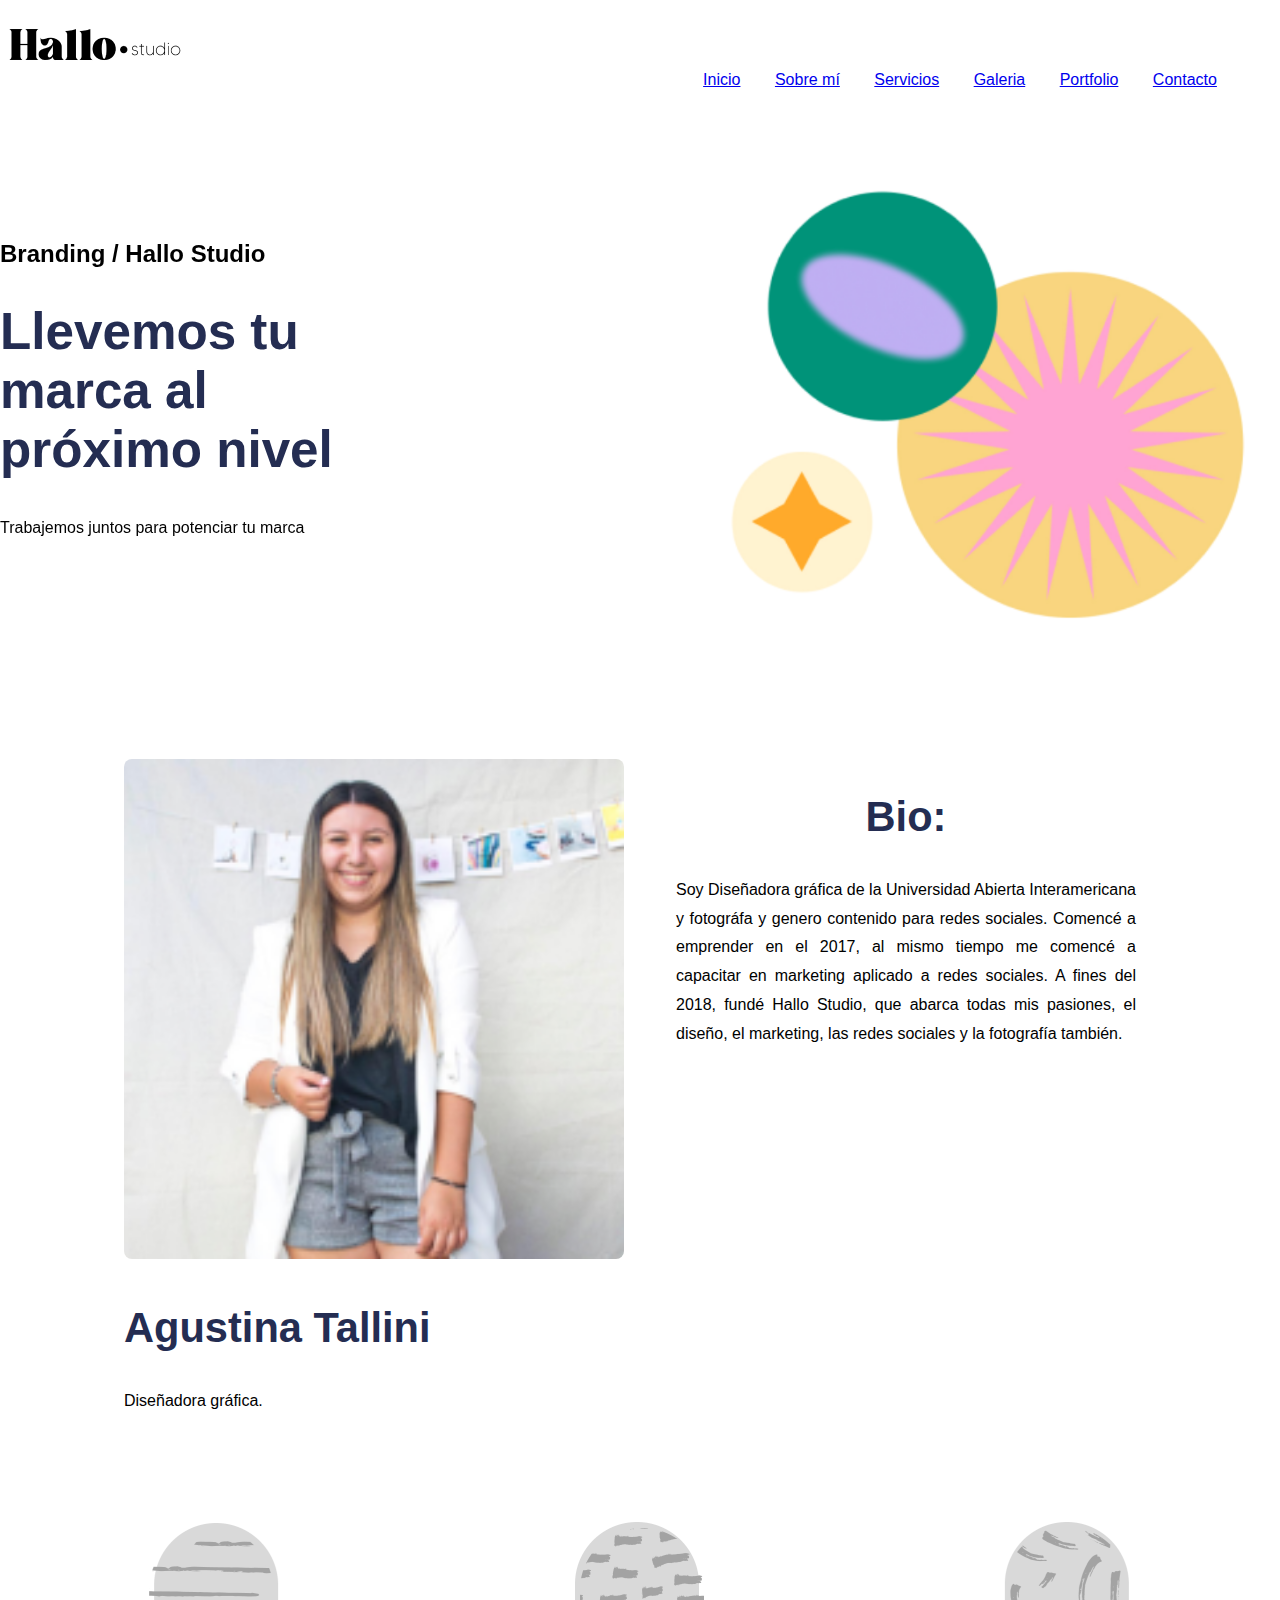
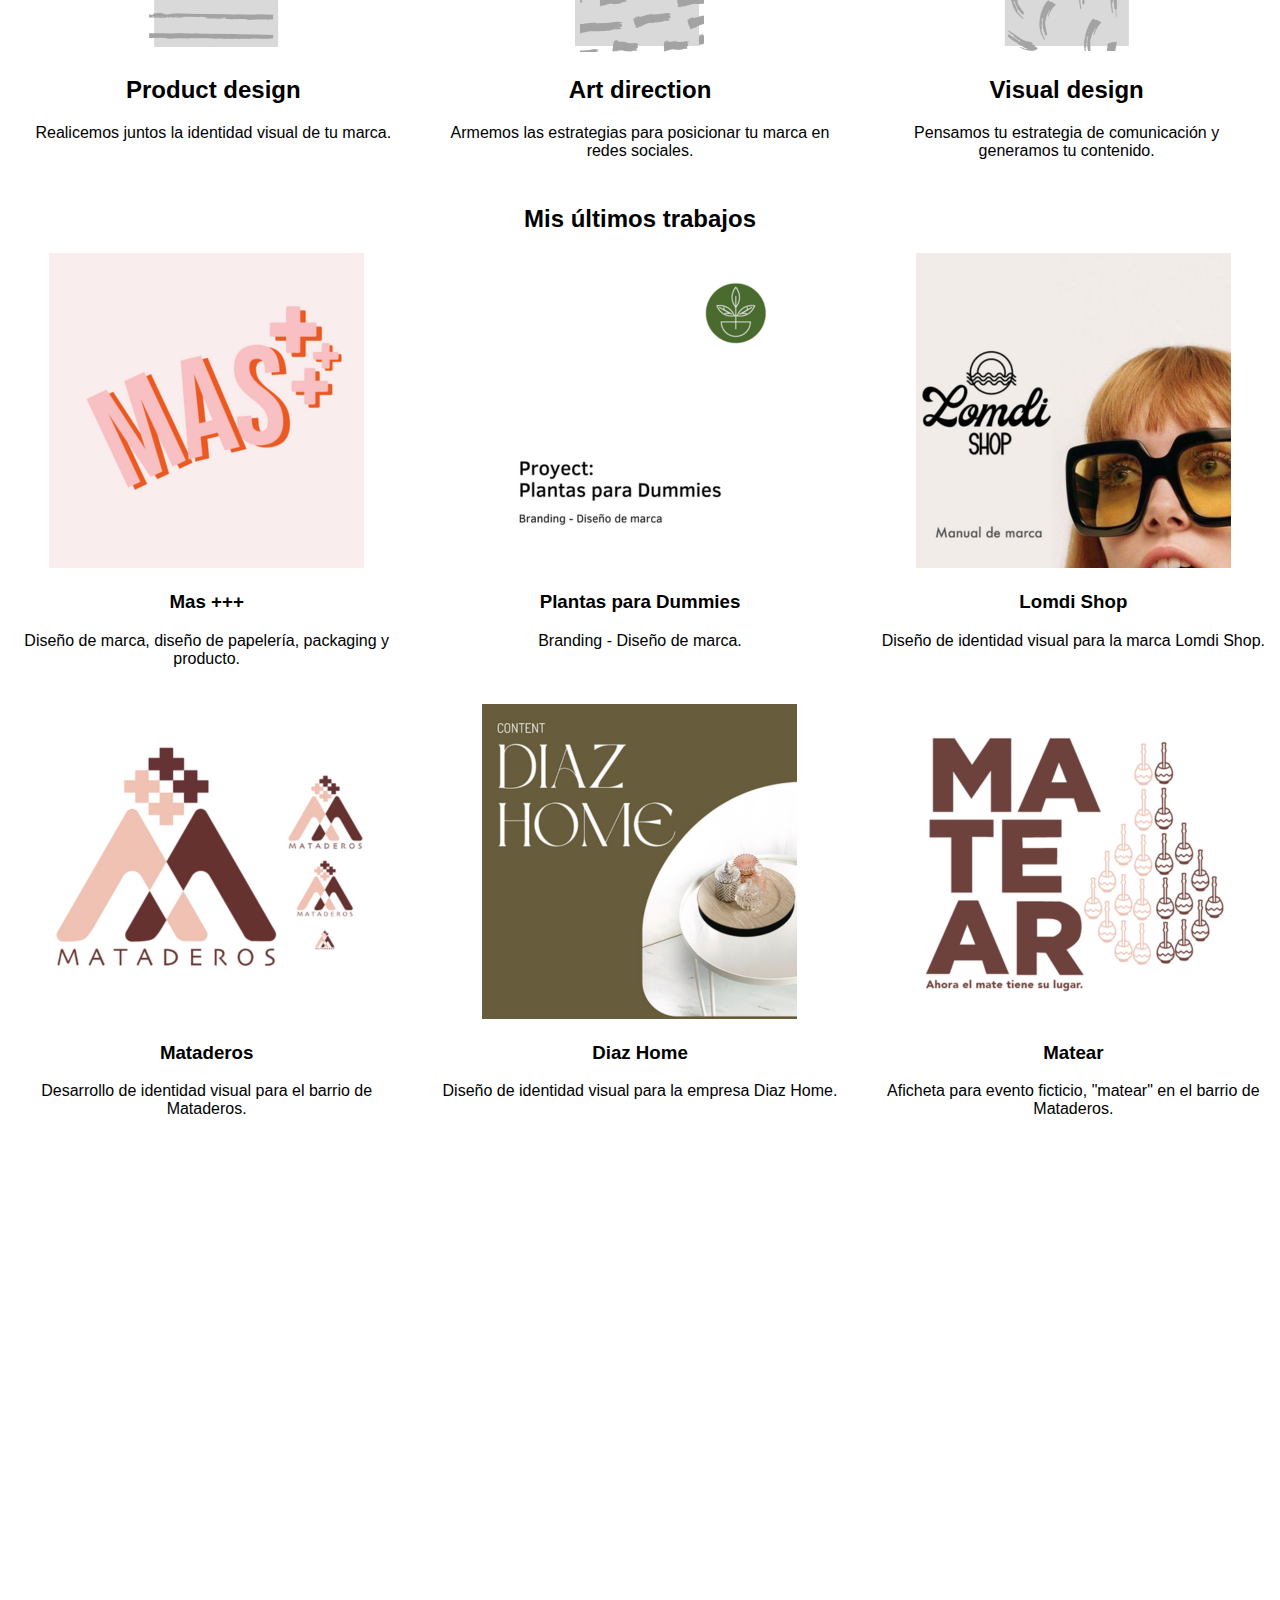
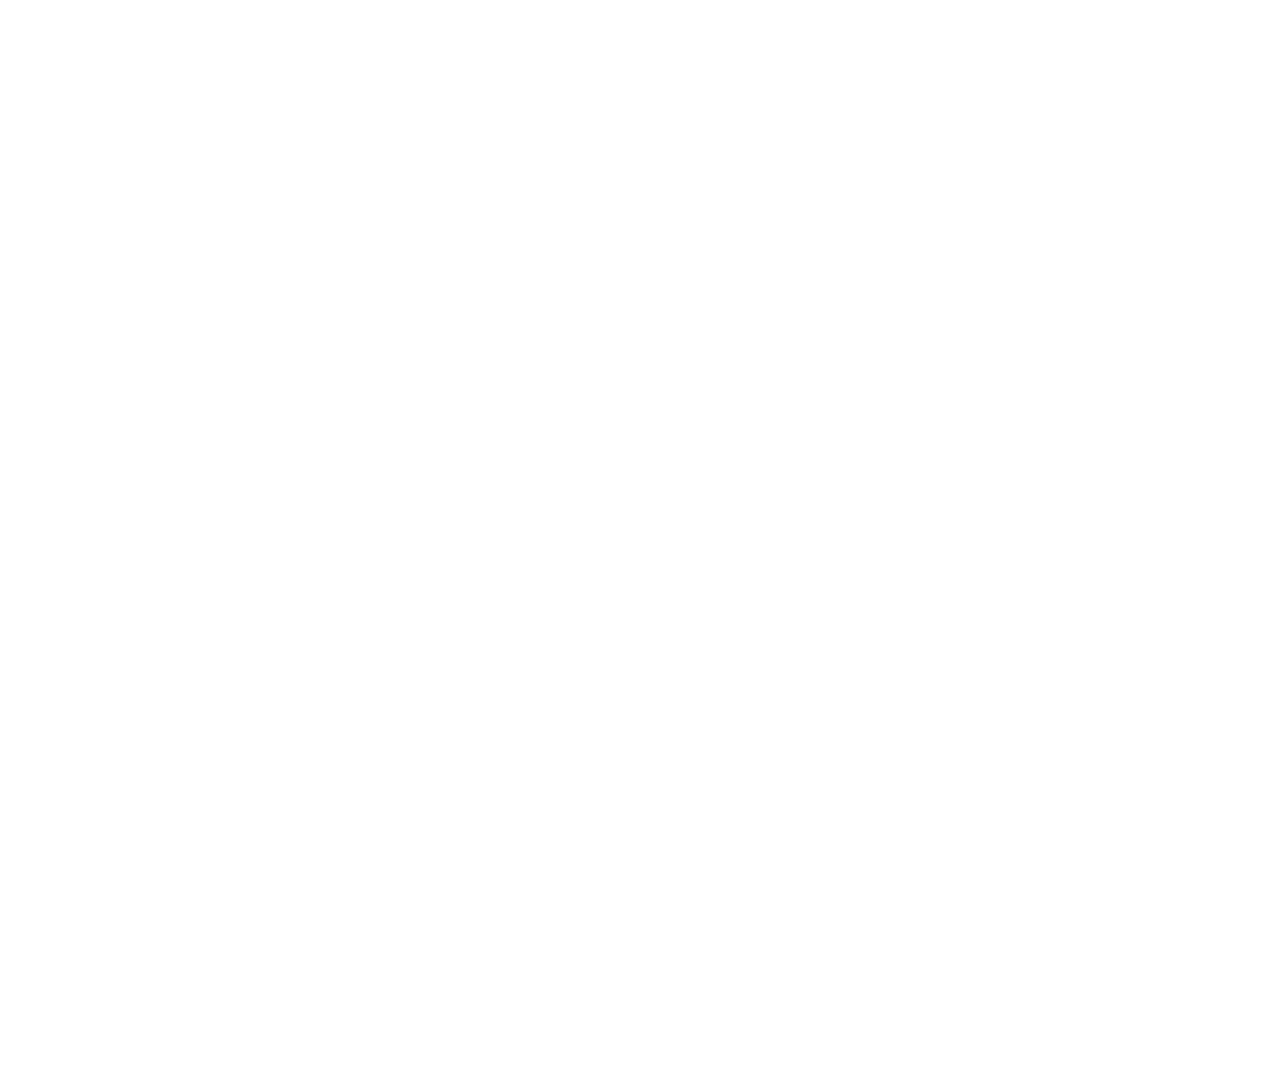
==== commit 035a8be1: "cambio final" ====
--- a/index.html
+++ b/index.html
@@ -183,9 +183,7 @@
                 <div class="shadow-effect">
                   <img src="./images/avatar-anisha.png" alt="avatar-anisha">
                   <div class="testimonial-name">Anisha Li</div>
-                  <p>"Lorem, ipsum dolor sit amet consectetur adipisicing elit. Sed corrupti recusandae dolorum
-                    voluptates eius impedit delectus deleniti maxime dolores debitis dolore qui quia, minima porro velit
-                    autem eveniet unde consequuntur."</p>
+                  <p>Estoy encantada con el trabajo de la diseñadora gráfica. Logró capturar exactamente lo que tenía en mente para mi marca. Su creatividad y atención al detalle son impresionantes. ¡Recomendaría sus servicios a cualquiera!</p>
                 </div>
 
               </div>
@@ -197,9 +195,7 @@
                   <img src="./images/avatar-ali.png" alt="avatar-ali">
                   <div class="testimonial-name">Ali Gonzales</div>
 
-                  <p>"Lorem ipsum dolor sit amet consectetur adipisicing elit. Reprehenderit quibusdam enim laborum ad
-                    cum, reiciendis odit blanditiis dolorem vero porro eius distinctio dicta quo, eum quasi repudiandae
-                    adipisci voluptatem maiores?"</p>
+                  <p>La diseñadora gráfica no solo superó mis expectativas, sino que también añadió un toque único a mis ideas. Es muy talentosa y profesional. Estoy más que satisfecho con el resultado y definitivamente trabajaré con ella en futuros proyectos.</p>
                 </div>
               </div>
 
@@ -209,9 +205,7 @@
                 <div class="shadow-effect">
                   <img src="./images/avatar-richard.png" alt="avatar-richard">
                   <div class="testimonial-name">Richard Ramirez</div>
-                  <p>"Lorem, ipsum dolor sit amet consectetur adipisicing elit. Aut, deleniti dolore natus provident
-                    voluptatibus repudiandae laudantium in qui impedit hic autem, quaerat iure blanditiis vel quam, sunt
-                    eaque modi ratione."</p>
+                  <p>¡Increíble experiencia trabajando con esta diseñadora! Comprendió a la perfección la esencia de mi negocio y creó un diseño que refleja completamente nuestra identidad. Su habilidad para comunicar visualmente es excepcional.</p>
                 </div>
 
               </div>
@@ -222,9 +216,7 @@
                 <div class="shadow-effect">
                   <img src="./images/avatar-shanai.png" alt="">
                   <div class="testimonial-name">Shanai Klarc</div>
-                  <p>"Lorem ipsum dolor sit, amet consectetur adipisicing elit. Veritatis laboriosam vero consequuntur
-                    quis eaque, odio quas quo neque nulla repellendus nemo doloribus sit quasi! Numquam necessitatibus
-                    itaque explicabo dolorem vero?"</p>
+                  <p>La diseñadora gráfica no solo es experta en su oficio, sino que también es extremadamente paciente y receptiva. Siempre estuvo dispuesta a hacer ajustes según mis comentarios. El resultado final superó mis expectativas. ¡Gracias por un servicio excepcional!</p>
                 </div>
 
               </div>
--- a/stylesheets/sobremi.css
+++ b/stylesheets/sobremi.css
@@ -45,6 +45,7 @@
   .sobremi-right-section p {
     text-align: justify;
     line-height: 1.8;
+    margin: 20px;
   }
   
   /* Añade estilos específicos para dispositivos móviles */
